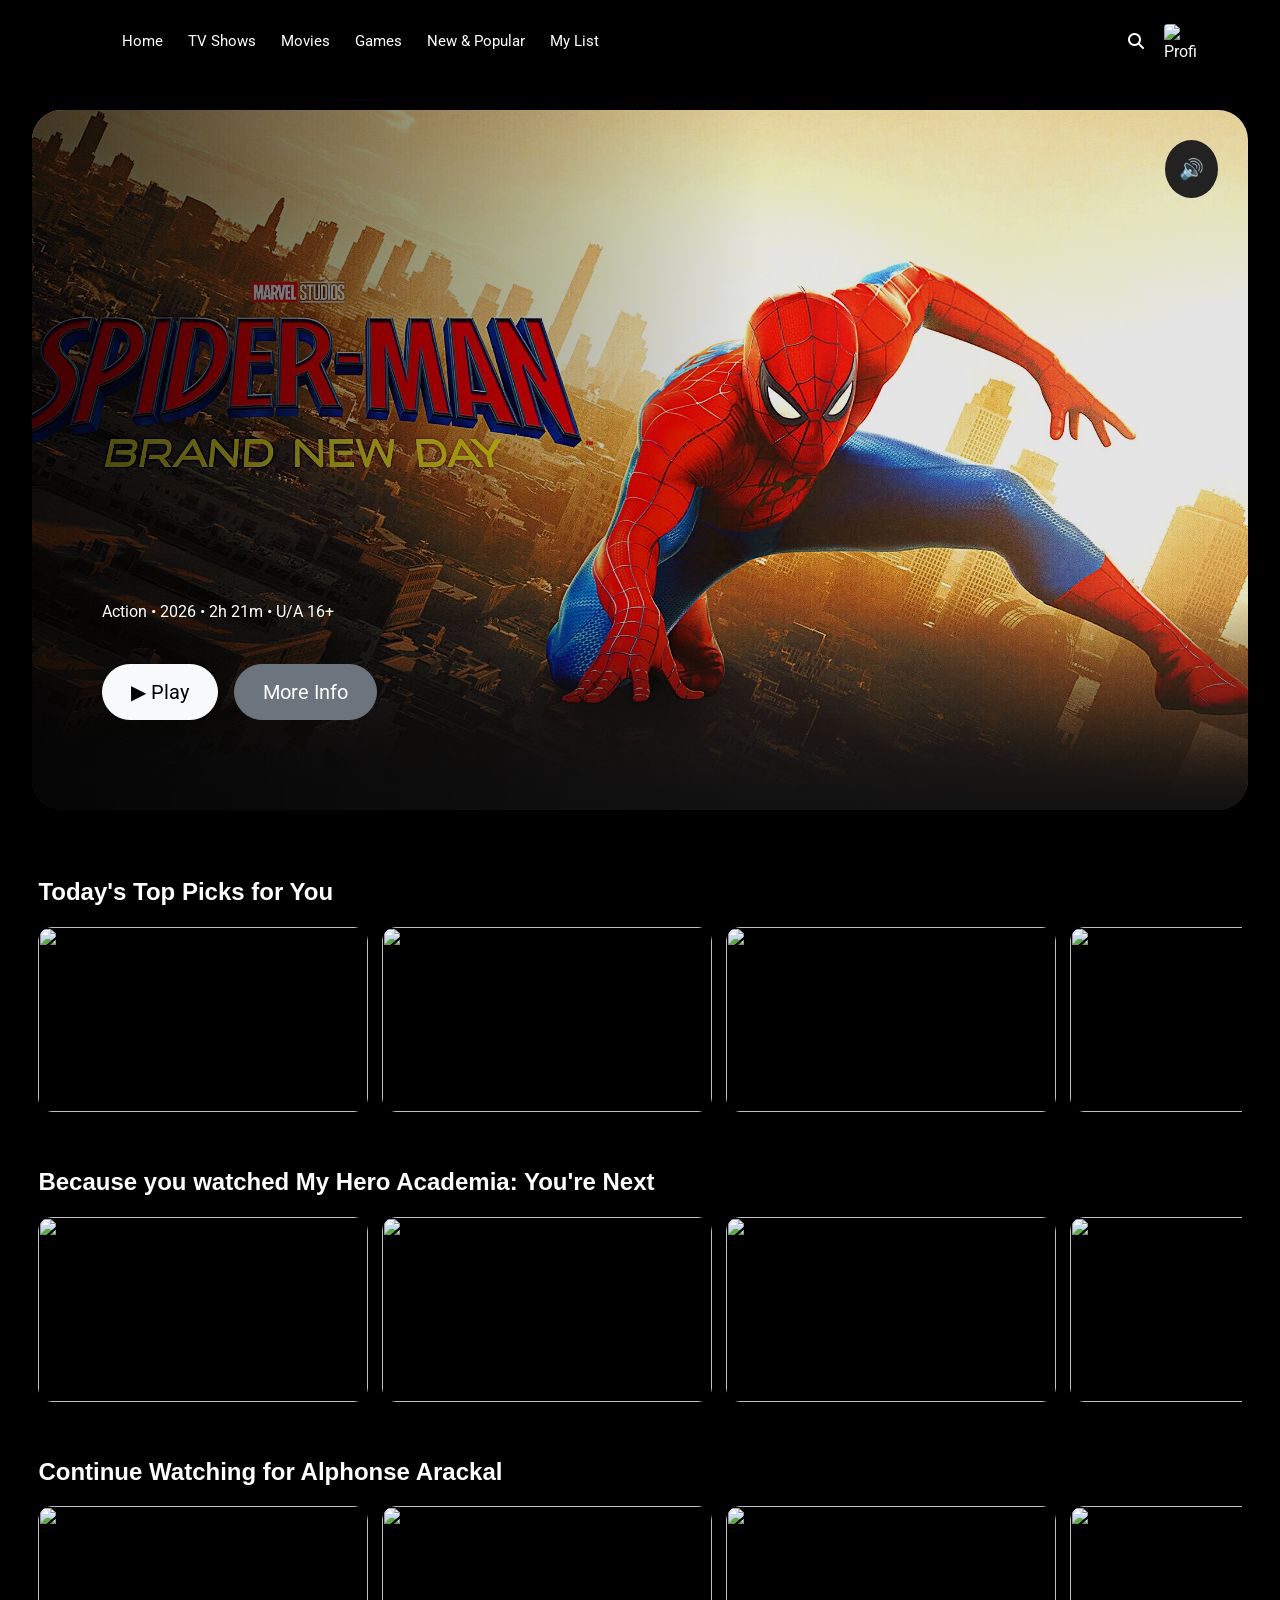
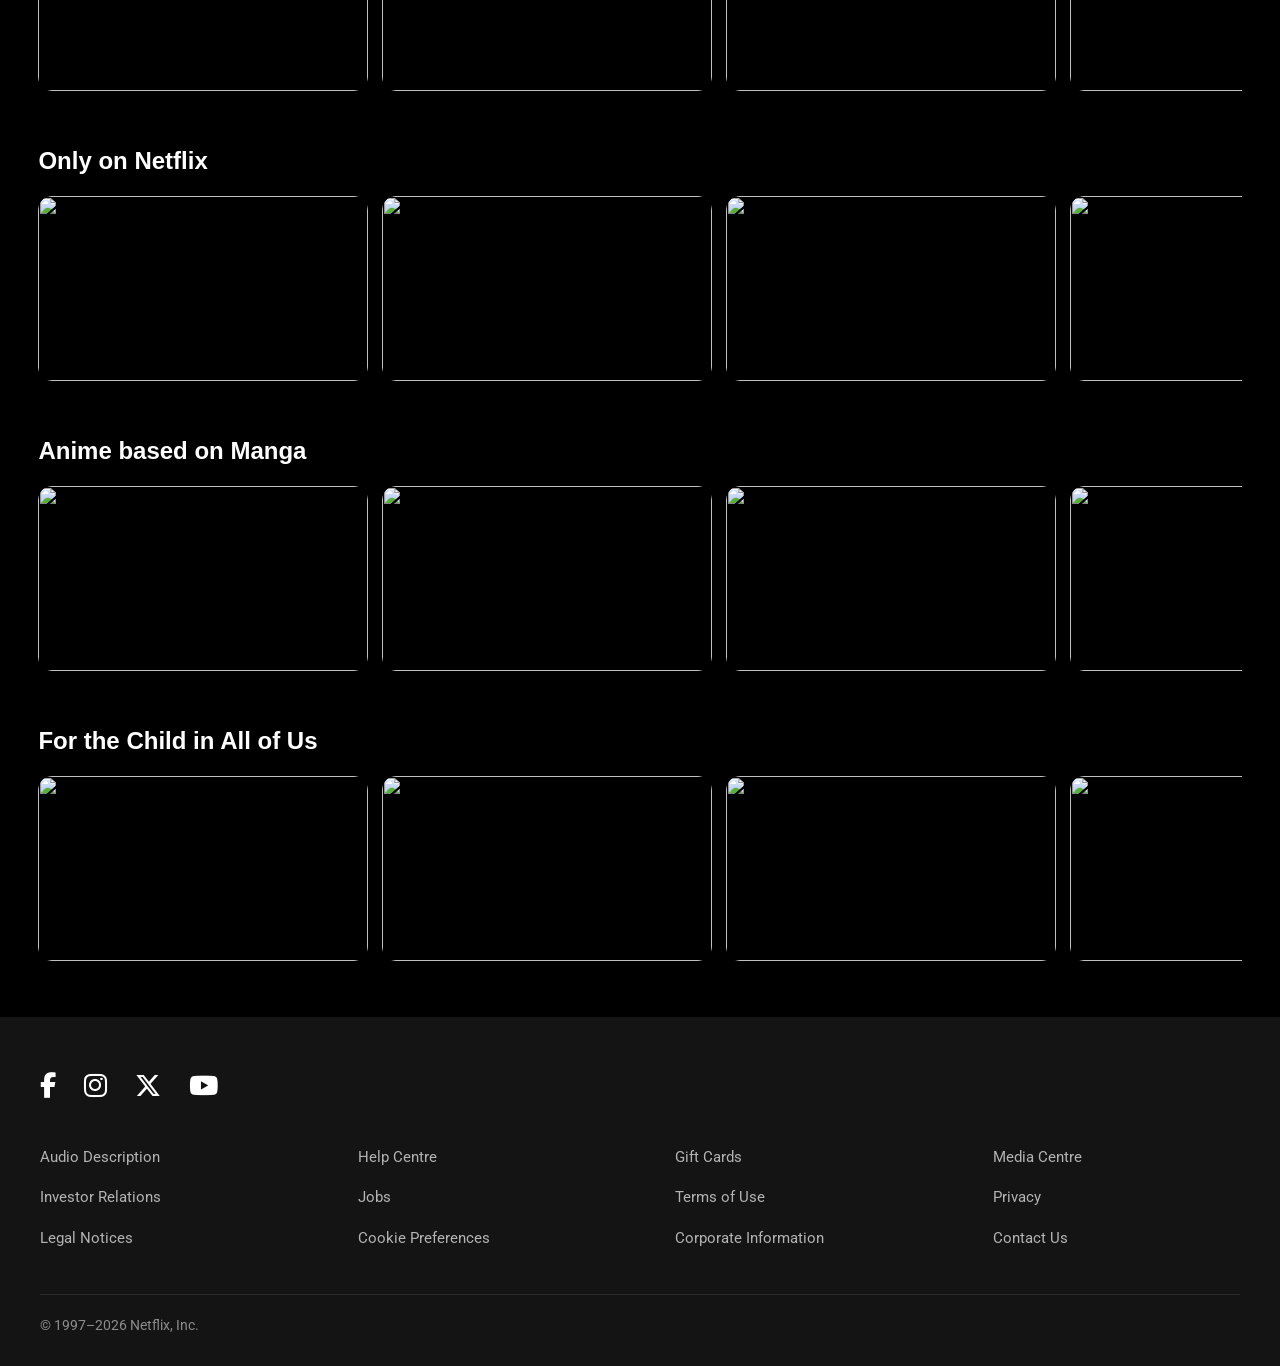
==== index.html @ b873c85d "Add files via upload" ====
<!DOCTYPE html>
<html lang="en">
<head>
<meta charset="UTF-8">
<meta name="viewport" content="width=device-width,initial-scale=1">
<title>Netflix Home</title>
<script src="https://cdn.tailwindcss.com"></script>
<link href="https://cdn.jsdelivr.net/npm/bootstrap@5.3.7/dist/css/bootstrap.min.css" rel="stylesheet">
<link href="https://fonts.googleapis.com/css2?family=Roboto:wght@300;400;500;700&display=swap" rel="stylesheet">
<link rel="stylesheet" href="style.css">

  <!-- Font Awesome -->
    <link rel="stylesheet"
    href="https://cdnjs.cloudflare.com/ajax/libs/font-awesome/6.5.2/css/all.min.css">
</head>
<body>
<nav class="navbar netflix-nav">
    <div class="container">

        <a href="#" class="logo"><img src="https://imgs.search.brave.com/oYbfpleWnYi75-s34xROw9q28nR-L81F3LopOIER0lA/rs:fit:0:180:1:0/g:ce/aHR0cHM6Ly93d3cu/ZnJlZXBuZ2xvZ29z/LmNvbS91cGxvYWRz/L25ldGZsaXgtdHYt/bG9nby1wbmctOS5w/bmc" alt="" width="120px"></a>

        <ul class="nav-menu">
            <li><a href="#">Home</a></li>
            <li><a href="#">TV Shows</a></li>
            <li><a href="#">Movies</a></li>
            <li><a href="#">Games</a></li>
            <li><a href="#">New & Popular</a></li>
            <li><a href="#">My List</a></li>
        </ul>

        <div class="nav-right">
            <i class="fa-solid fa-magnifying-glass"></i>
            <!-- <span>Children</span> -->
            <img src="https://occ-0-3195-3663.1.nflxso.net/dnm/api/v6/SO2HoVCx33X8phZh2pZZmQ4QgNY/AAAABYOkn83gTTu_fNHrT3TXTos4O6kCGNlG1rDOWWeNOBMsBOAWx7xVaqKG96eWC-u1QdJ_4HSDttdPSB6vAOx3cDRce7umIg7axg.png?r=c3c" class="avatar" alt="Profile">
        </div>

    </div>
</nav>

<section class="container-fluid hero-wrap">
<div class="hero">
<video autoplay  loop playsinline poster="./images/spy.jpg">
<source src="/images/blast1.mp4" type="video/mp4">
</video>
<div class="overlay"></div>
<div class="content">
<h1 class="title"></h1>
<p>Action • 2026 • 2h 21m • U/A 16+</p><br>
<div class="buttons">
<button class="btn btn-light btn-lg">▶ Play</button>
<button class="btn btn-secondary btn-lg">More Info</button>
</div>
</div>
<div class="mute">🔊</div>
</div>
</section>

<!-- <section class="container text-white py-4">
<h2>Today's Top Picks for You</h2>
<div class="row g-3 mt-2">
<div class="col-md-3"><div class="card-placeholder"></div></div>
<div class="col-md-3"><div class="card-placeholder"></div></div>
<div class="col-md-3"><div class="card-placeholder"></div></div>
<div class="col-md-3"><div class="card-placeholder"></div></div>
</div>
</section> -->



<section class="netflix-sections py-5">

    <!-- Today's Top Picks -->
    <div class="content-row mb-5">
        <h2 class="section-title">Today's Top Picks for You</h2>

        <div class="movie-row">

            <div class="movie-card">
                <img src="https://occ-0-3195-3663.1.nflxso.net/dnm/api/v6/0Qzqdxw-HG1AiOKLWWPsFOUDA2E/[base64].jpg?r=ef7" alt="">
            </div>

            <div class="movie-card">
                <img src="https://occ-0-3195-3663.1.nflxso.net/dnm/api/v6/0Qzqdxw-HG1AiOKLWWPsFOUDA2E/AAAABTpmpqGXZBik-Xf_XUP-lfiPPnqLeisV0zRRqcyu9EeavB0XzBYUxbFRQcEGshymvZKl-ODw00H4VoNhJxGkGt1-R085Oy04uFpK.webp?r=5b7" alt="">
            </div>

            <div class="movie-card">
                <img src="https://occ-0-3195-3663.1.nflxso.net/dnm/api/v6/0Qzqdxw-HG1AiOKLWWPsFOUDA2E/[base64].webp?r=f85" alt="">
            </div>

            <div class="movie-card">
                <img src="https://occ-0-3195-3663.1.nflxso.net/dnm/api/v6/0Qzqdxw-HG1AiOKLWWPsFOUDA2E/AAAABd9b_LT5rEEN3YG8FWSA7trv0FwvmcXWrQVj2U5wLAdScKgk-rtH7fLnRVofwL_WlXRZAOieQKhlTD7jnOgfRwi9LmMCvb98P8Nk.webp?r=b15" alt="">
            </div>

            <div class="movie-card">
                <img src="https://occ-0-3195-3663.1.nflxso.net/dnm/api/v6/0Qzqdxw-HG1AiOKLWWPsFOUDA2E/[base64].jpg?r=865" alt="">
            </div>

            <div class="movie-card">
                <img src="https://occ-0-3195-3663.1.nflxso.net/dnm/api/v6/0Qzqdxw-HG1AiOKLWWPsFOUDA2E/[base64].webp?r=853" alt="">
            </div>

            <div class="movie-card">
                <img src="https://occ-0-3195-3663.1.nflxso.net/dnm/api/v6/0Qzqdxw-HG1AiOKLWWPsFOUDA2E/[base64].webp?r=853" alt="">
            </div>

        </div>
    </div>



    <!-- Recommended -->
    <div class="content-row mb-5">

        <h2 class="section-title">
            Because you watched My Hero Academia: You're Next
        </h2>

        <div class="movie-row">

            <div class="movie-card">
                <img src="https://occ-0-3195-3663.1.nflxso.net/dnm/api/v6/0Qzqdxw-HG1AiOKLWWPsFOUDA2E/[base64].webp?r=3c1">
            </div>

            <div class="movie-card">
                <img src="https://occ-0-3195-3663.1.nflxso.net/dnm/api/v6/0Qzqdxw-HG1AiOKLWWPsFOUDA2E/AAAABWq6dquYUc7WGDrgJjnxn7pekzm9cGNfKswiSWikVWt79vCR2UJcxQFrR9aFH6bHRHUjMywjvprG_FrfKhzOtNip3tzRSUbYxIg.webp?r=b9d">
            </div>

            <div class="movie-card">
                <img src="https://occ-0-3195-3663.1.nflxso.net/dnm/api/v6/0Qzqdxw-HG1AiOKLWWPsFOUDA2E/AAAABRUckVTGNke9yqOTx_9BxzGWZC4qq296fCQ6i1M4HVKFLRUp9-n3Nb8Lq4cXb-gapUW2lNalILcNcIcoUmCao_hUj8LaoyxB3rAf.webp?r=17d">
            </div>

            <div class="movie-card">
                <img src="https://occ-0-3195-3663.1.nflxso.net/dnm/api/v6/0Qzqdxw-HG1AiOKLWWPsFOUDA2E/AAAABVkO3oN_Cul8rQDV4vlKnPcDl65jvLD8JR_2MU-hSo-WNxzqQrml_S32gxhAR6EpUjRn1W5O2a6hYCWFVz0IU6tzPWdMIkYx8sU.webp?r=495">
            </div>
            <div class="movie-card">
                <img src="https://occ-0-3195-3663.1.nflxso.net/dnm/api/v6/0Qzqdxw-HG1AiOKLWWPsFOUDA2E/AAAABR5URZsFzgGi3eiRrMzXsdCD_3XeaQFgdYQ0LArKIAmtAI_KTN_u_HKgCIcHiDGgiVoXrV-hJTTbKC2jQIxffjZhazAlaD687VE2c1YMHy1Ayrl4iPY-kIai5l-xhg6bVBSshqKmfH3VDkp8i0TJSEggLhbXxybYw0wfHOo.webp?r=197">
            </div>

   <div class="movie-card">
                <img src="https://occ-0-3195-3663.1.nflxso.net/dnm/api/v6/0Qzqdxw-HG1AiOKLWWPsFOUDA2E/AAAABTudBNLnVarnpLQvXqdSHum2zsMbaYu1fX6fJVeB-utXgWI7NBDt8qftis9w5feuBCzksF4jw8ro25pFgCrbc8AXN67OOvru4Ek.webp?r=75d">
            </div>

        </div>

    </div>




    <!-- Continue Watching -->

    <div class="content-row">

        <h2 class="section-title">
            Continue Watching for Alphonse Arackal
        </h2>

        <div class="movie-row">

            <div class="movie-card">
                <img src="https://occ-0-3195-3663.1.nflxso.net/dnm/api/v6/0Qzqdxw-HG1AiOKLWWPsFOUDA2E/AAAABXh7bFEtdounR9n-oPAVVGWxL7FG01gGW8igTM34EbpK0zRn2Ow6W4rmMg-CMV3hGFyeEEN6bHPwyY-c-yb4DQesFN7PzO2qQapl.webp?r=580">
            </div>

            <div class="movie-card">
                <img src="https://occ-0-3195-3663.1.nflxso.net/dnm/api/v6/0Qzqdxw-HG1AiOKLWWPsFOUDA2E/AAAABVq43-zGyj7ksknITSVwMc0RBcpV2C9eUDfVt36x8FDKwg87xpybswXxuBWh4dlqs0kQLl9ojbMo0zfWHql1YsJ8qD81JMlh2l8.webp?r=196">
            </div>

            <div class="movie-card">
                <img src="https://occ-0-3195-3663.1.nflxso.net/dnm/api/v6/0Qzqdxw-HG1AiOKLWWPsFOUDA2E/AAAABXLKq-_IgzAtLfKQ_HgJGxtAY3Sr7GAHjuX76biIOwZfH_8IQmZG7yR-d2dA6yQ-2tDBPkav6bUfRYg7DxTjxbnogaNZwmGOSrdgR5_7JzhrH8SDy45MmPa-A47cHbhxlcdm76hCRyGVzcvdSogqit5iUiKYsj8TxncJ.jpg?r=b3b">
            </div>

            <div class="movie-card">
                <img src="https://occ-0-3195-3663.1.nflxso.net/dnm/api/v6/0Qzqdxw-HG1AiOKLWWPsFOUDA2E/AAAABStHOHFxbrSJV80gWeoChEMjdinXL4loau9tMMiLkkLj_0agQpPiN8XpYqpXBehaorwXqdKd4KBuR4EV64AkdyWgo2FeOrIPgGw.webp?r=7c0">
            </div>

            <div class="movie-card">
                <img src="https://occ-0-3195-3663.1.nflxso.net/dnm/api/v6/0Qzqdxw-HG1AiOKLWWPsFOUDA2E/AAAABb_Hq9TbPf3ZxjhYcYFJJoW0c5_TcKvryYj6zocedor_PPJooTk71An0qaQE6v5qfGQEwwyYFdPoS4UDHyVWA9nqZXPBrJsh7bbJ.webp?r=a11">
            </div>

            <div class="movie-card">
                <img src="https://occ-0-3195-3663.1.nflxso.net/dnm/api/v6/0Qzqdxw-HG1AiOKLWWPsFOUDA2E/AAAABarmyujqlKeJSoztLVAm12DqPCqn9ybLWJfu3SQfzX6g2e_B5BYNLgOnDU5IBpisjd6EiWhreFlj1ezbC3Jz_wUmrbilGG8Gs7w.webp?r=c05">
            </div>

        </div>

    </div>
    <br> <br>
    <!-- Only on Netflix -->

    <div class="content-row">

        <h2 class="section-title">
            Only on Netflix
        </h2>

        <div class="movie-row">

            <div class="movie-card">
                <img src="https://occ-0-3195-3663.1.nflxso.net/dnm/api/v6/0Qzqdxw-HG1AiOKLWWPsFOUDA2E/AAAABS6RH9WRjum1AU99cA3aOXmA_rP-IPLAn4s4b_zBoJLKbf8UiZleXYZT2-ZistliZU2P30EK5RRBKTXyAGrvdz6vAHGF5HunyR2Q.jpg?r=776">
            </div>

            <div class="movie-card">
                <img src="https://occ-0-3195-3663.1.nflxso.net/dnm/api/v6/0Qzqdxw-HG1AiOKLWWPsFOUDA2E/AAAABQR_1b9Hg24b55hvXw7fCICsnyWuFqxjBPoJR7OLMekJw7rVG5RLNrGCKvLNdrJzGKUtB55xa4h0QX5C7lSGy-oTPyba4nMv8ulG.jpg?r=15c">
            </div>

            <div class="movie-card">
                <img src="https://occ-0-3195-3663.1.nflxso.net/dnm/api/v6/0Qzqdxw-HG1AiOKLWWPsFOUDA2E/AAAABV1eqpaYKzxTFHyjIKOQZmYeDTXxvZxhv_DXql6vHc9wEhv_ES6vxfSO0y50et1uN2U8w_dTpNPRrd0ZPZVdabU3NW1vFo9-ia8.webp?r=807">
            </div>

            <div class="movie-card">
                <img src="https://occ-0-3195-3663.1.nflxso.net/dnm/api/v6/0Qzqdxw-HG1AiOKLWWPsFOUDA2E/AAAABRD969KLP9mm-dTlqT4BAI9QzzWVwi6UySRKDQkRT-26tpfdNydtY331-sGOp5gpWLxroizEfGYukizleUGInvBozfjpUGy1qYBd.jpg?r=a8a">
            </div>

            <div class="movie-card">
                <img src="https://occ-0-3195-3663.1.nflxso.net/dnm/api/v6/0Qzqdxw-HG1AiOKLWWPsFOUDA2E/AAAABWOK_hvrjszri7ZpeC7W3XpNVlHxeNptrPsH3Si-VmAPAb3d7XCxkcp0-hEkkXqKKJCRFOxQY7B-cr8EKi3RQCeRWQLDssSqMvs.webp?r=44b">
            </div>

            <div class="movie-card">
                <img src="https://occ-0-3195-3663.1.nflxso.net/dnm/api/v6/0Qzqdxw-HG1AiOKLWWPsFOUDA2E/AAAABQwZ-Rz2O1aZqszKDEs06nSSLGiKpU-SjEGLKN_xx5lIaYncmnYAT-xVJvbiE3C93D01MdyWw7JEt-ZO0EqUbLm6r6u65vU311n6.jpg?r=fb8">
            </div>

        </div>

    </div>
    <br> <br>
    <!-- Anime based on Manga -->

    <div class="content-row">

        <h2 class="section-title">
            Anime based on Manga
        </h2>

        <div class="movie-row">

            <div class="movie-card">
                <img src="https://occ-0-3195-3663.1.nflxso.net/dnm/api/v6/0Qzqdxw-HG1AiOKLWWPsFOUDA2E/AAAABZMYcuKysR4CzAIIFdbH67cHY8eTegaRDock3e3-5DAqTZ5TKvfCjcbvITi8v32tjN_fJzlAtt0G8iRQHKPjYy8qbgub5j0VDNQ.webp?r=f44">
            </div>

            <div class="movie-card">
                <img src="https://occ-0-3195-3663.1.nflxso.net/dnm/api/v6/0Qzqdxw-HG1AiOKLWWPsFOUDA2E/[base64].webp?r=633">
            </div>

            <div class="movie-card">
                <img src="https://occ-0-3195-3663.1.nflxso.net/dnm/api/v6/0Qzqdxw-HG1AiOKLWWPsFOUDA2E/AAAABUTiFz0g-u7hwiTmPiJC4XoclRAzwr-LuKDrvYiuZk4MTiLBwMQ-AB4yjibYbqLe6v1fx2PfliNHYPqnZCrVDp5mBvrxQyNQx28.webp?r=c46">
            </div>

            <div class="movie-card">
                <img src="https://occ-0-3195-3663.1.nflxso.net/dnm/api/v6/0Qzqdxw-HG1AiOKLWWPsFOUDA2E/AAAABYoxWvqxNlsbxRjxHiSG26AfFwi1L0mmV8LX-ZxxWbysLoJuhtkdmS2kTHa6PSud8ps58BdSRZL-o3qEUP6v-NV74FJAQUGwo9w.webp?r=460">
            </div>

            <div class="movie-card">
                <img src="https://occ-0-3195-3663.1.nflxso.net/dnm/api/v6/0Qzqdxw-HG1AiOKLWWPsFOUDA2E/[base64].webp?r=dab">
            </div>

            <div class="movie-card">
                <img src="https://occ-0-3195-3663.1.nflxso.net/dnm/api/v6/0Qzqdxw-HG1AiOKLWWPsFOUDA2E/AAAABZka6rvEjC4MQavTVGQun1pyzl_C7WE6eC7tz5n55yPjUyJFPDAD2VlHyfCMnwhCsFnJ2BsBc_6mspga4XG5PMtP1GRZitAAcUg.jpg?r=78d">
            </div>

        </div>

    </div>
    <br> <br>

    <!-- For the Child in All of Us -->

    <div class="content-row">

        <h2 class="section-title">
            For the Child in All of Us
        </h2>

        <div class="movie-row">

            <div class="movie-card">
                <img src="https://occ-0-3195-3663.1.nflxso.net/dnm/api/v6/0Qzqdxw-HG1AiOKLWWPsFOUDA2E/AAAABTfhAl8WzcyWDtAKTQ7Yd4XQm98UfrKIboyKHj05iKD3u7d1rTCbwW_thl62l09urBre9wYQgZSXdS9u-drHcFA2A73dyd8XzR8.webp?r=d1f">
            </div>

            <div class="movie-card">
                <img src="https://occ-0-3195-3663.1.nflxso.net/dnm/api/v6/0Qzqdxw-HG1AiOKLWWPsFOUDA2E/AAAABdHuRyeAo7kC08kCQIdPKe_80T-Wx_bEZ8U5Lo0Y6_j787LQ7MJRZR2IDKtn_R3L5vsKhgZlHKgnwla3ceLLALEtkRDqWa1rqVdE.jpg?r=c27">
            </div>

            <div class="movie-card">
                <img src="https://occ-0-3195-3663.1.nflxso.net/dnm/api/v6/0Qzqdxw-HG1AiOKLWWPsFOUDA2E/AAAABX56cHrfP5U3ov6FD_XdFCi_903IegiuNv_Q_C1nL0zKkZKumc6yGvMkr2UginwL3mysxHOO9czoustKQr9o1OhnxNVetmXe3Gg.webp?r=3bd">
            </div>

            <div class="movie-card">
                <img src="https://occ-0-3195-3663.1.nflxso.net/dnm/api/v6/0Qzqdxw-HG1AiOKLWWPsFOUDA2E/AAAABTmt7EP121WjumEYWYXjEj4m1fuXTNQb3p7SHR9JBQXkAf6ZJoPUZkjqAPY3r4ALjOKzQvUpCTvFDDH2OI5Skpw5aFbV0A5ADrU.webp?r=171">
            </div>

            <div class="movie-card">
                <img src="https://occ-0-3195-3663.1.nflxso.net/dnm/api/v6/0Qzqdxw-HG1AiOKLWWPsFOUDA2E/AAAABUTPmEDma00U0u7ySbepuXqJEOP7gKcVJ5NRGpp2rELBFjNv-kyvngT02bbjdb6Mol00hYrDKqqOHyNFzJrYoYuwGGkV6F_F5VPh.jpg?r=431">
            </div>

            <div class="movie-card">
                <img src="https://occ-0-3195-3663.1.nflxso.net/dnm/api/v6/0Qzqdxw-HG1AiOKLWWPsFOUDA2E/AAAABXj6VXDLZBO2JybBI8kow35Rvz4XDMBo_ihHuBLTU7T9qkJlZYS-VimHkjMfZwIGhqMSDwL4akNxgLD_VDio89wWBqVBKKGrr0g.webp?r=864">
            </div>

        </div>

    </div>

</section>

<script src="https://cdn.jsdelivr.net/npm/bootstrap@5.3.7/dist/js/bootstrap.bundle.min.js"></script>



<footer class="footer">

    <div class="footer-container">

        <!-- Social Icons -->
        <div class="social-icons">
            <a href="#"><i class="fab fa-facebook-f"></i></a>
            <a href="#"><i class="fab fa-instagram"></i></a>
            <a href="#"><i class="fab fa-x-twitter"></i></a>
            <a href="#"><i class="fab fa-youtube"></i></a>
        </div>

        <!-- Footer Links -->
        <div class="footer-links">

            <div class="column">
                <a href="#">Audio Description</a>
                <a href="#">Investor Relations</a>
                <a href="#">Legal Notices</a>
            </div>

            <div class="column">
                <a href="#">Help Centre</a>
                <a href="#">Jobs</a>
                <a href="#">Cookie Preferences</a>
            </div>

            <div class="column">
                <a href="#">Gift Cards</a>
                <a href="#">Terms of Use</a>
                <a href="#">Corporate Information</a>
            </div>

            <div class="column">
                <a href="#">Media Centre</a>
                <a href="#">Privacy</a>
                <a href="#">Contact Us</a>
            </div>

        </div>

        <!-- Bottom -->
        <div class="footer-bottom">
            © 1997–2026 Netflix, Inc.
        </div>

    </div>

</footer>

</body>
</html>
</body>
</html>
---- style.css ----
body{background:#000000;font-family:Roboto,sans-serif}
/* .netflix-nav{background:#000000;} */
.logo{color:#e50914!important;font-size:2.2rem;font-weight:700}
.nav-link{color:#fff!important;margin-right:12px}
.hero-wrap{padding-top:90px}
.hero{position:relative;height:700px;border-radius:30px;overflow:hidden;margin:20px;background:#000}
.hero video{width:100%;height:100%;object-fit:cover}
.overlay{position:absolute;inset:0;background:linear-gradient(90deg,rgba(0,0,0,.75),rgba(0,0,0,.1) 60%),linear-gradient(0deg,rgba(20,20,20,1),transparent 30%)}
.content{position:absolute;left:70px;bottom:90px;color:#fff;z-index:2}
.title{font-size:6rem;font-weight:900;color:#ffd21e;letter-spacing:4px}
.buttons .btn{margin-right:12px;border-radius:50px;padding:12px 28px}
.mute{position:absolute;right:30px;top:30px;background:#222;color:#fff;border-radius:50%;padding:14px;font-size:20px}
.avatar{border-radius:6px}
.card-placeholder{height:170px;background:#2c2c2c;border-radius:8px}
@media(max-width:768px){.hero{height:450px;margin:10px}.title{font-size:3rem}.content{left:25px;bottom:40px}}


.netflix-nav{
    position:fixed;
    top:0;
    left:0;
    
    width:100%;
    background:#000;
    z-index:9999;
    padding:17px 0;
}

.netflix-nav .container{
    display:flex;
    align-items:center;
}

.logo{
    color:#e50914;
    font-size:2rem;
    font-weight:700;
    text-decoration:none;
}

.nav-menu{
    display:flex;
    list-style:none;
    margin:0;
    margin-left:40px;
    padding:0;
    gap:25px;
}

.nav-menu a{
    color:#fff;
    text-decoration:none;
    font-size:15px;
    transition:.3s;
}

.nav-menu a:hover{
    color:#b3b3b3;
}

.nav-right{
    margin-left:auto;
    display:flex;
    align-items:center;
    gap:20px;
    color:#fff;
}

.nav-right i{
    cursor:pointer;
}

.avatar{
    width:34px;
    height:34px;
    border-radius:4px;
    object-fit:cover;
}

.netflix-sections{
    background:#000000;
    padding-left:3%;
    padding-right:3%;
}

.section-title{
    color:#fff;
    font-size:1.5rem;
    font-weight:700;
    margin-bottom:20px;
    font-family:'Poppins',sans-serif;
}

.movie-row{
    display:flex;
    overflow-x:auto;
    gap:14px;
    scroll-behavior:smooth;
    padding-bottom:8px;
}

.movie-row::-webkit-scrollbar{
    display:none;
}

.movie-card{
    flex:0 0 auto;
    width:330px;
    border-radius:14px;
    overflow:hidden;
    transition:.35s;
    cursor:pointer;
}

.movie-card img{
    width:100%;
    height:185px;
    object-fit:cover;
    display:block;
    border-radius:14px;
}

.movie-card:hover{
    transform:scale(1.08);
    z-index:10;
}

.content-row{
    position:relative;
}

@media(max-width:992px){

.movie-card{
    width:280px;
}

.movie-card img{
    height:155px;
}

.section-title{
    font-size:1.7rem;
}

}

@media(max-width:768px){

.movie-card{
    width:240px;
}

.movie-card img{
    height:135px;
}

.section-title{
    font-size:1.4rem;
}

}

@media(max-width:576px){

.netflix-sections{
    padding-left:15px;
    padding-right:15px;
}

.movie-card{
    width:200px;
}

.movie-card img{
    height:115px;
}

.section-title{
    font-size:1.2rem;
}

}


/* ================= FOOTER ================= */

.footer{
    background:#141414;
    color:#808080;
    padding:50px 20px 30px;
}

.footer-container{
    max-width:1200px;
    margin:auto;
}

/* Social Icons */

.social-icons{
    display:flex;
    gap:28px;
    margin-bottom:40px;
}

.social-icons a{
    color:#fff;
    font-size:26px;
    transition:.3s;
}

.social-icons a:hover{
    color:#e50914;
    transform:translateY(-3px);
}

/* Links */

.footer-links{
    display:grid;
    grid-template-columns:repeat(4,1fr);
    gap:70px;
}

.column{
    display:flex;
    flex-direction:column;
    gap:18px;
}

.column a{
    color:#b3b3b3;
    text-decoration:none;
    font-size:15px;
    transition:.3s;
}

.column a:hover{
    color:#fff;
    padding-left:5px;
}

/* Bottom */

.footer-bottom{
    margin-top:45px;
    padding-top:20px;
    border-top:1px solid #2b2b2b;
    font-size:14px;
    color:#8c8c8c;
}

/* Responsive */

@media(max-width:900px){

    .footer-links{
        grid-template-columns:repeat(2,1fr);
        gap:40px;
    }

}

@media(max-width:550px){

    .footer{
        padding:45px 20px;
    }

    .social-icons{
        justify-content:center;
    }

    .footer-links{
        grid-template-columns:1fr;
        text-align:center;
        gap:30px;
    }

    .footer-bottom{
        text-align:center;
    }

}
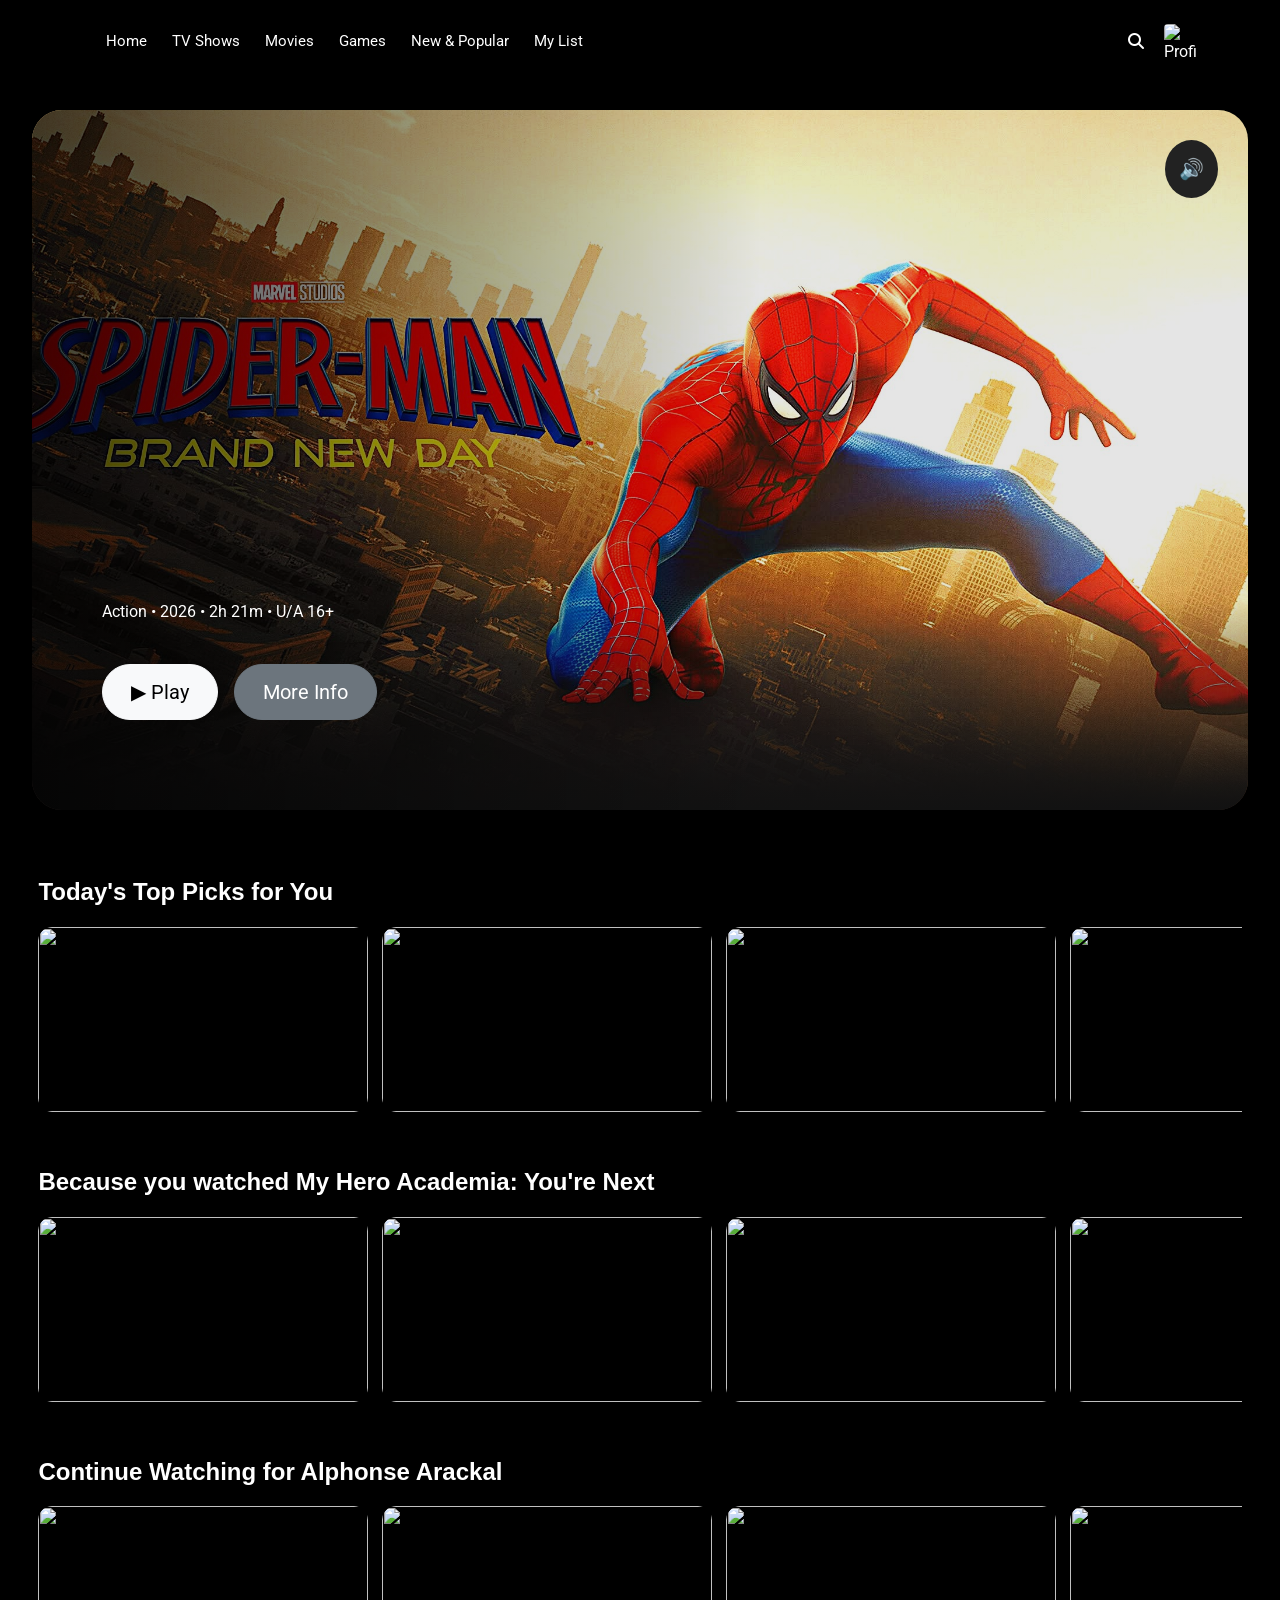
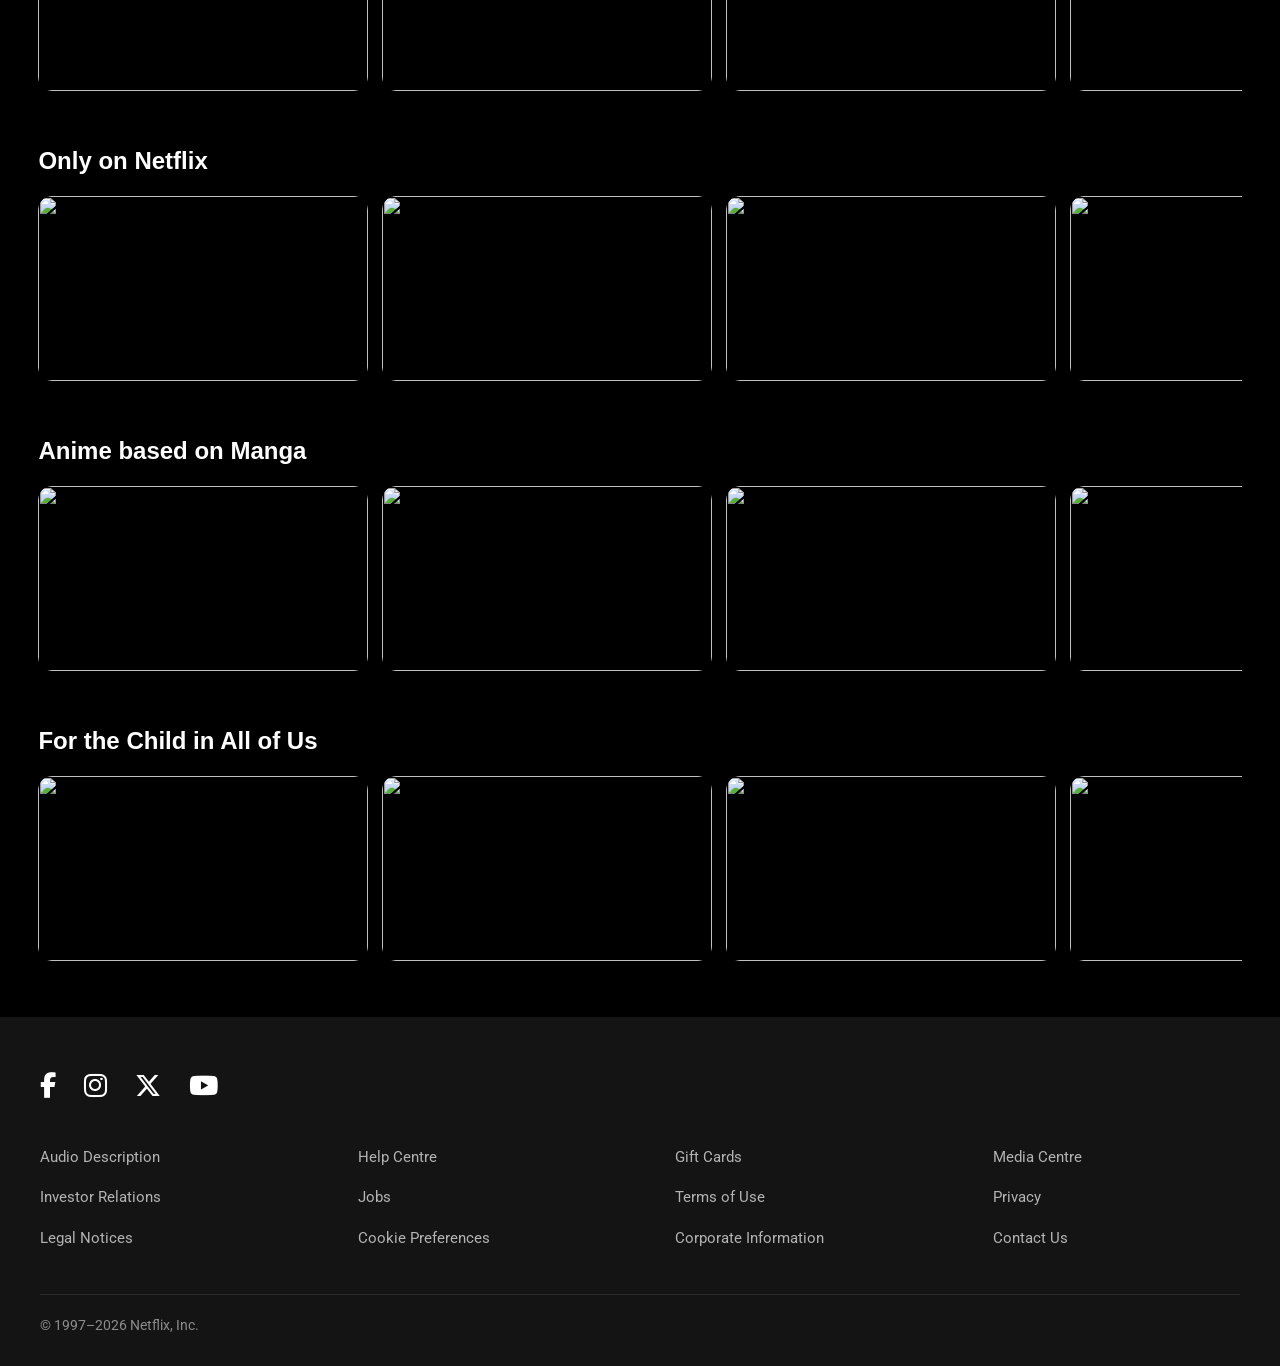
==== commit abee4da2: "Add responsive classes to nav-menu" ====
--- a/index.html
+++ b/index.html
@@ -19,7 +19,7 @@
 
         <a href="#" class="logo"><img src="https://imgs.search.brave.com/oYbfpleWnYi75-s34xROw9q28nR-L81F3LopOIER0lA/rs:fit:0:180:1:0/g:ce/aHR0cHM6Ly93d3cu/ZnJlZXBuZ2xvZ29z/LmNvbS91cGxvYWRz/L25ldGZsaXgtdHYt/bG9nby1wbmctOS5w/bmc" alt="" width="120px"></a>
 
-        <ul class="nav-menu">
+        <ul class="nav-menu d-none d-lg-flex ms-4">
             <li><a href="#">Home</a></li>
             <li><a href="#">TV Shows</a></li>
             <li><a href="#">Movies</a></li>
@@ -359,4 +359,4 @@
 </body>
 </html>
 </body>
-</html>+</html>
--- a/style.css
+++ b/style.css
@@ -26,6 +26,14 @@
     padding:17px 0;
 }
 
+@media (max-width: 991px) {
+    .nav-menu {
+        display: none;
+    }
+}
+
+
+
 .netflix-nav .container{
     display:flex;
     align-items:center;
@@ -282,4 +290,4 @@
         text-align:center;
     }
 
-}+}
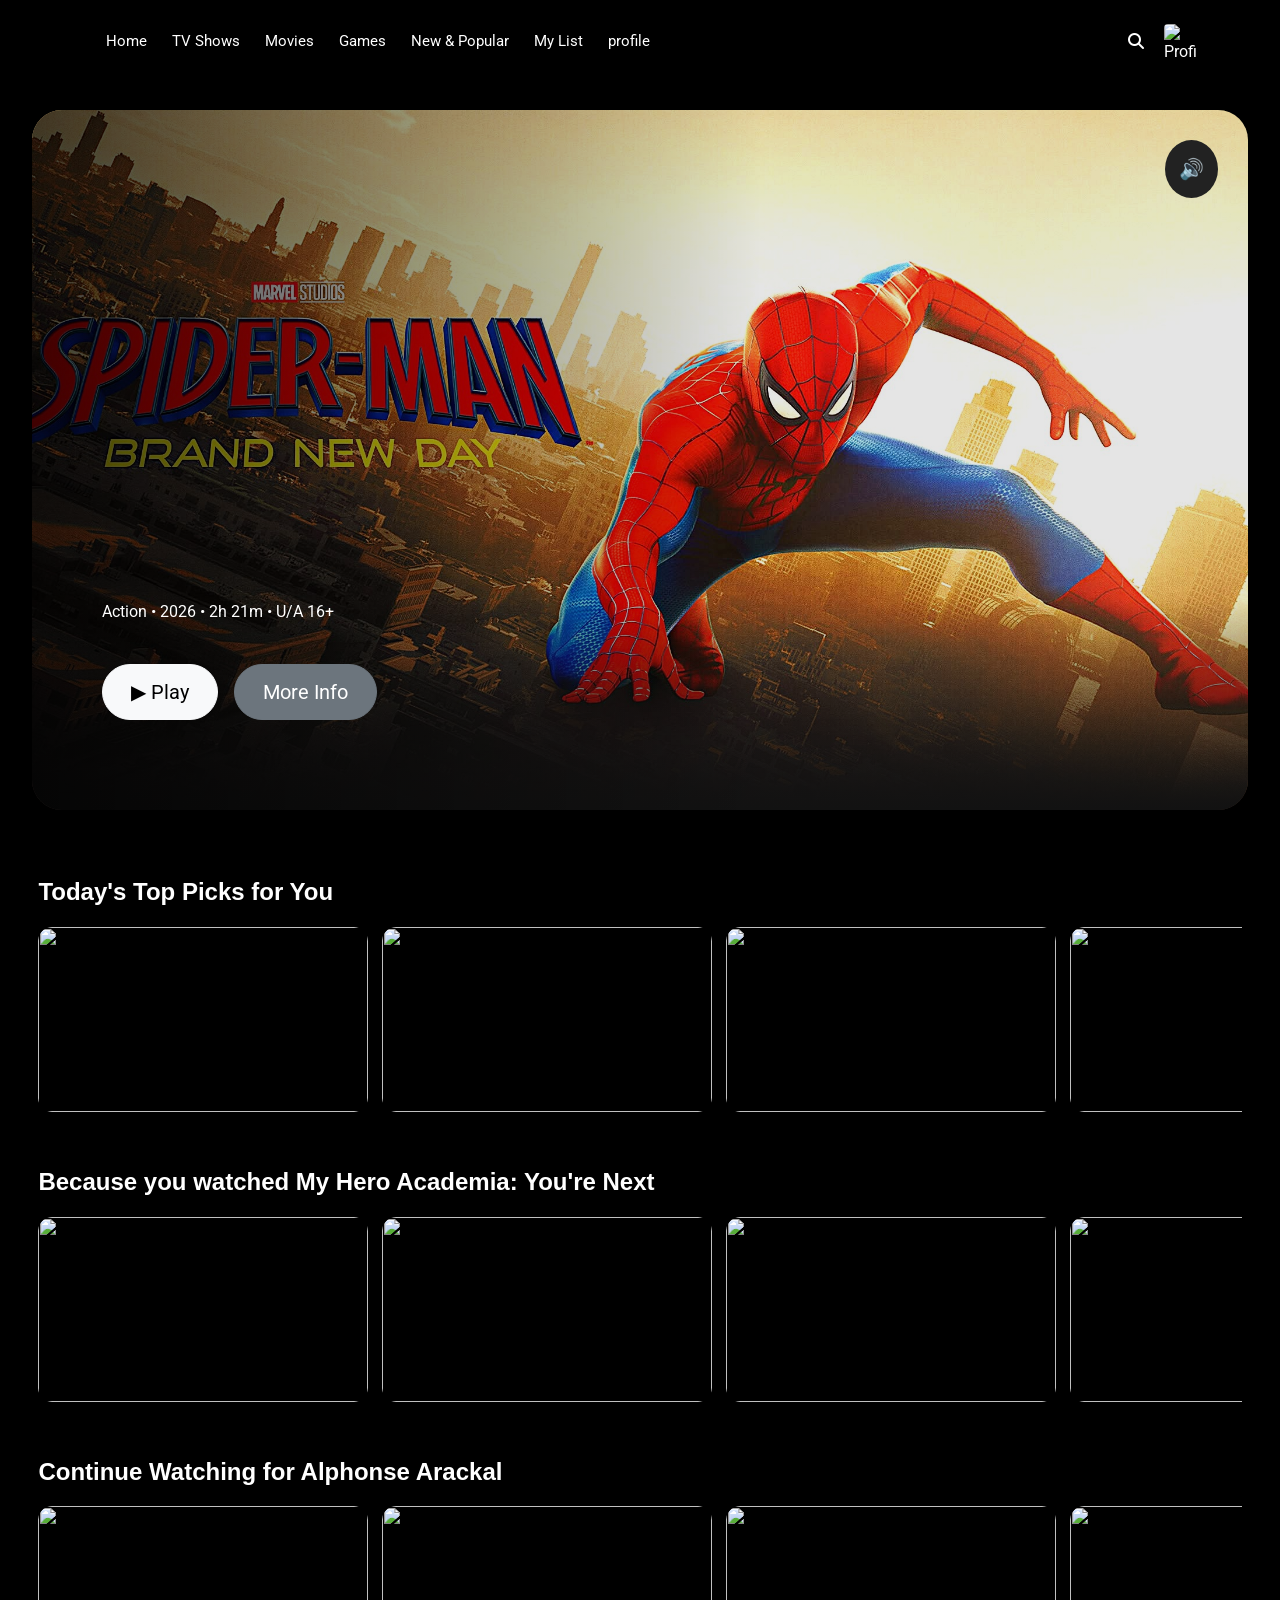
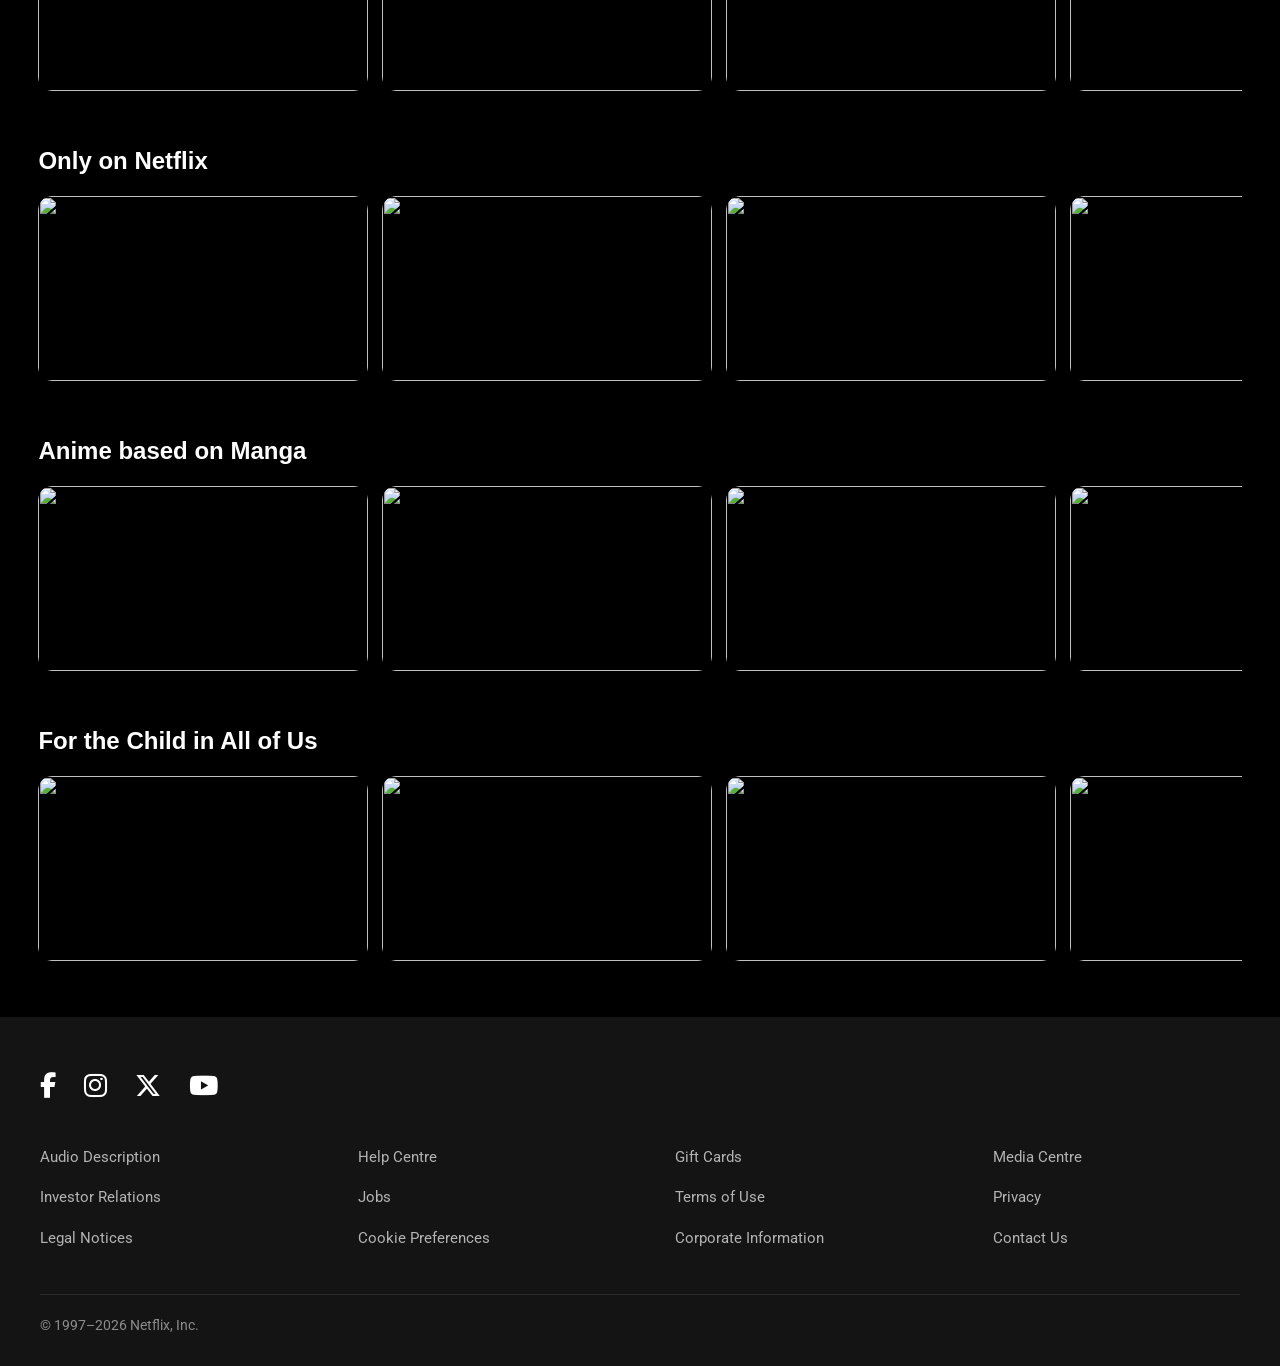
==== commit b52d5089: "Add profile link to navigation menu" ====
--- a/index.html
+++ b/index.html
@@ -26,6 +26,7 @@
             <li><a href="#">Games</a></li>
             <li><a href="#">New & Popular</a></li>
             <li><a href="#">My List</a></li>
+            <li><a href="/login.html">profile</a></li>
         </ul>
 
         <div class="nav-right">
--- a/style.css
+++ b/style.css
@@ -26,14 +26,6 @@
     padding:17px 0;
 }
 
-@media (max-width: 991px) {
-    .nav-menu {
-        display: none;
-    }
-}
-
-
-
 .netflix-nav .container{
     display:flex;
     align-items:center;
@@ -290,4 +282,4 @@
         text-align:center;
     }
 
-}
+}
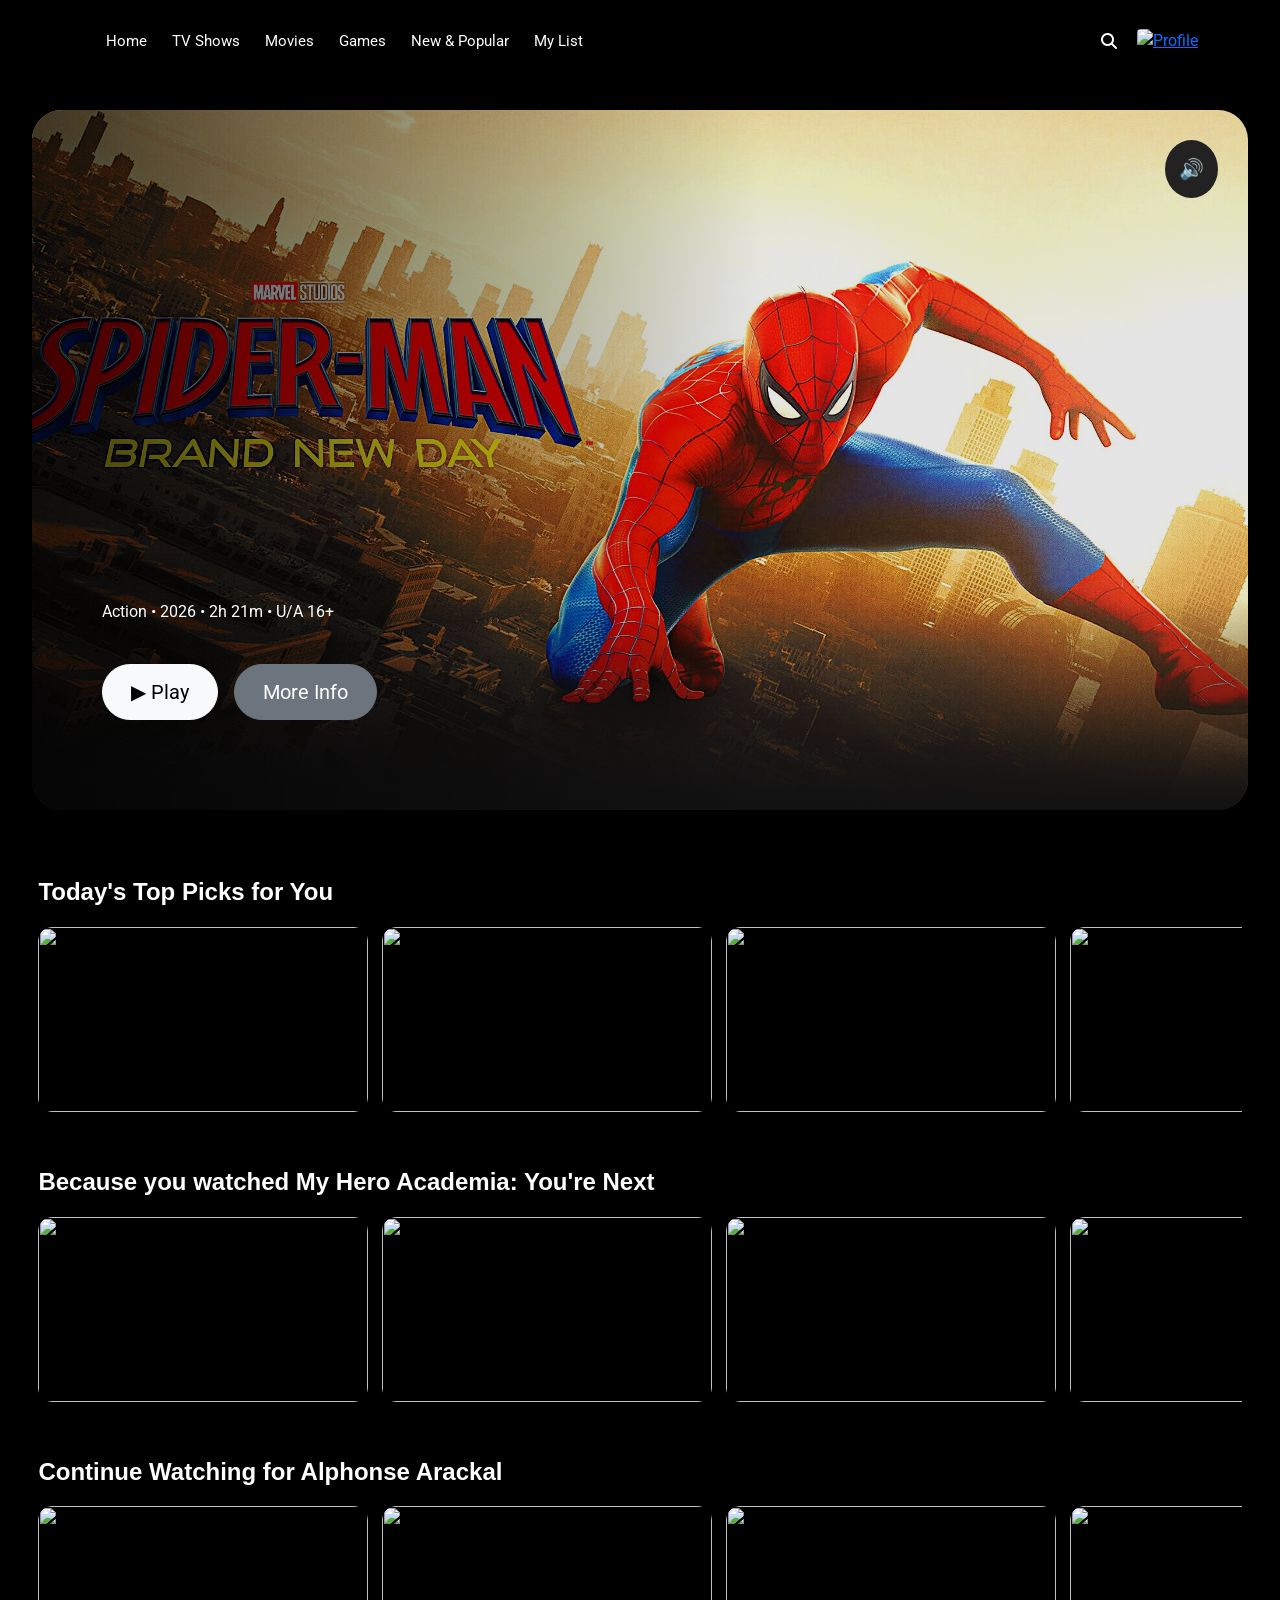
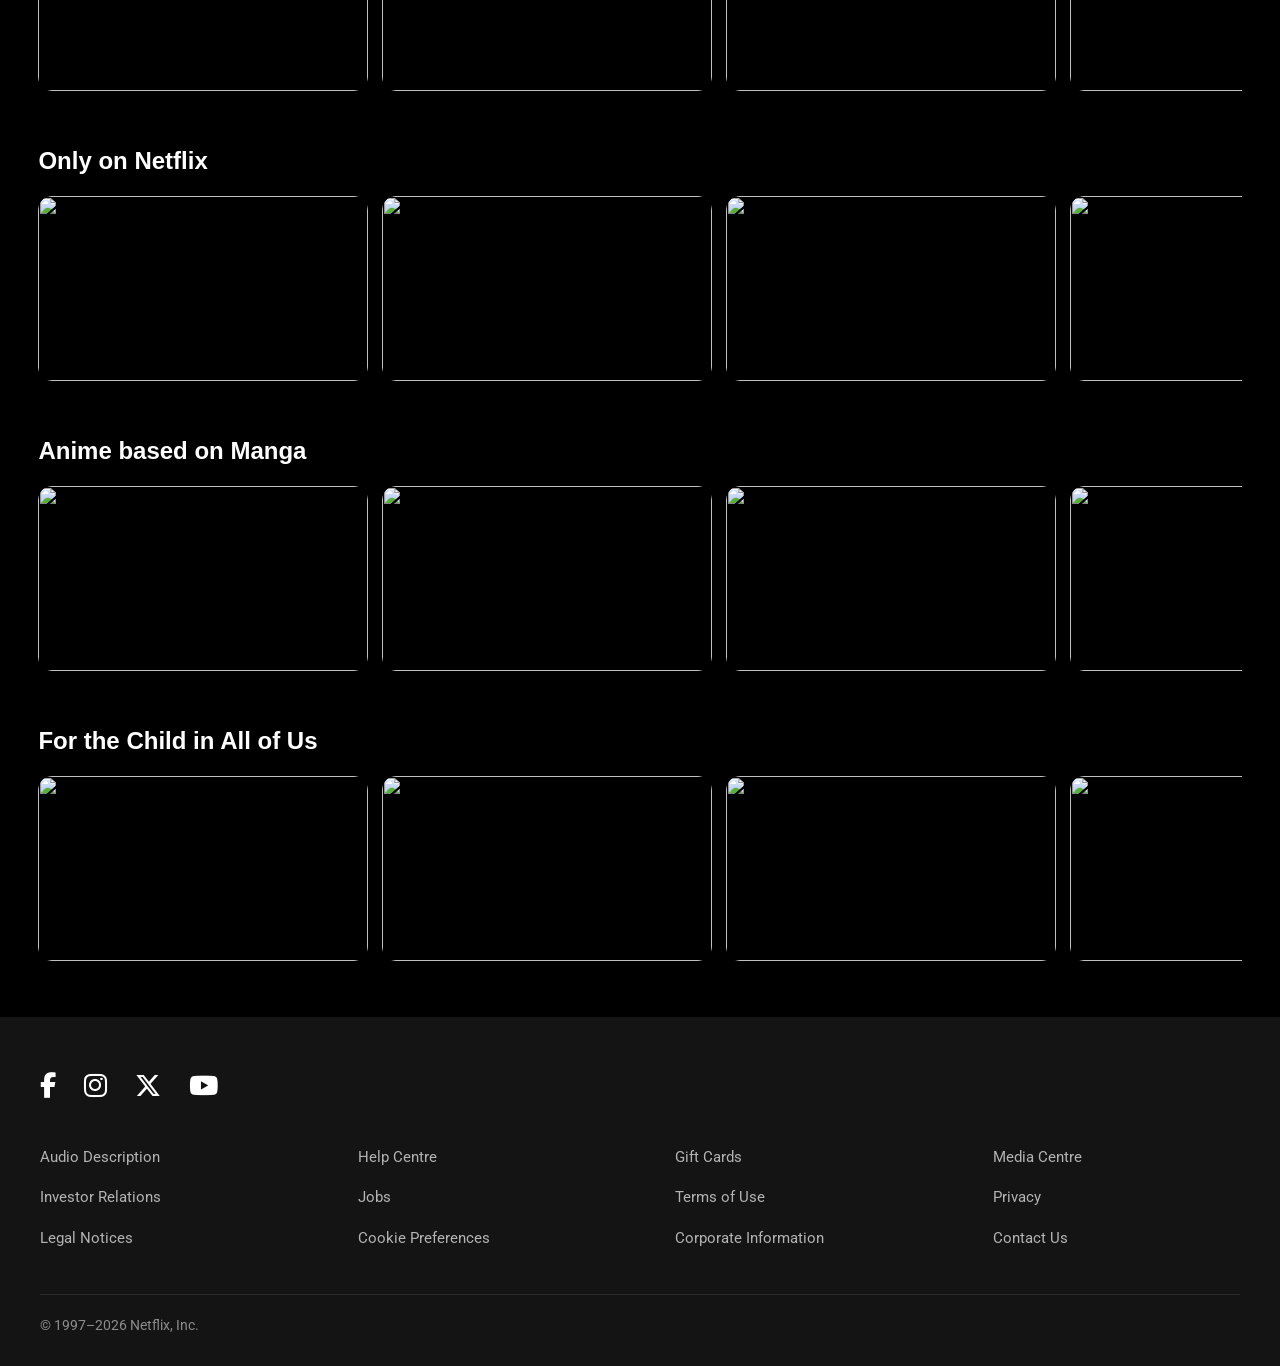
==== commit 0692a738: "Modify navigation bar for profile access Updated navigation bar to include profile link and avatar." ====
--- a/index.html
+++ b/index.html
@@ -26,16 +26,18 @@
             <li><a href="#">Games</a></li>
             <li><a href="#">New & Popular</a></li>
             <li><a href="#">My List</a></li>
-            <li><a href="/login.html">profile</a></li>
+            <!-- <li><a href="login.html">profile</a></li> -->
         </ul>
 
-        <div class="nav-right">
-            <i class="fa-solid fa-magnifying-glass"></i>
-            <!-- <span>Children</span> -->
-            <img src="https://occ-0-3195-3663.1.nflxso.net/dnm/api/v6/SO2HoVCx33X8phZh2pZZmQ4QgNY/AAAABYOkn83gTTu_fNHrT3TXTos4O6kCGNlG1rDOWWeNOBMsBOAWx7xVaqKG96eWC-u1QdJ_4HSDttdPSB6vAOx3cDRce7umIg7axg.png?r=c3c" class="avatar" alt="Profile">
-        </div>
-
-    </div>
+<div class="nav-right">
+    <i class="fa-solid fa-magnifying-glass"></i>
+
+    <a href="login.html">
+        <img src="https://occ-0-3195-3663.1.nflxso.net/dnm/api/v6/SO2HoVCx33X8phZh2pZZmQ4QgNY/AAAABYOkn83gTTu_fNHrT3TXTos4O6kCGNlG1rDOWWeNOBMsBOAWx7xVaqKG96eWC-u1QdJ_4HSDttdPSB6vAOx3cDRce7umIg7axg.png?r=c3c"
+             class="avatar"
+             alt="Profile">
+    </a>
+</div>
 </nav>
 
 <section class="container-fluid hero-wrap">
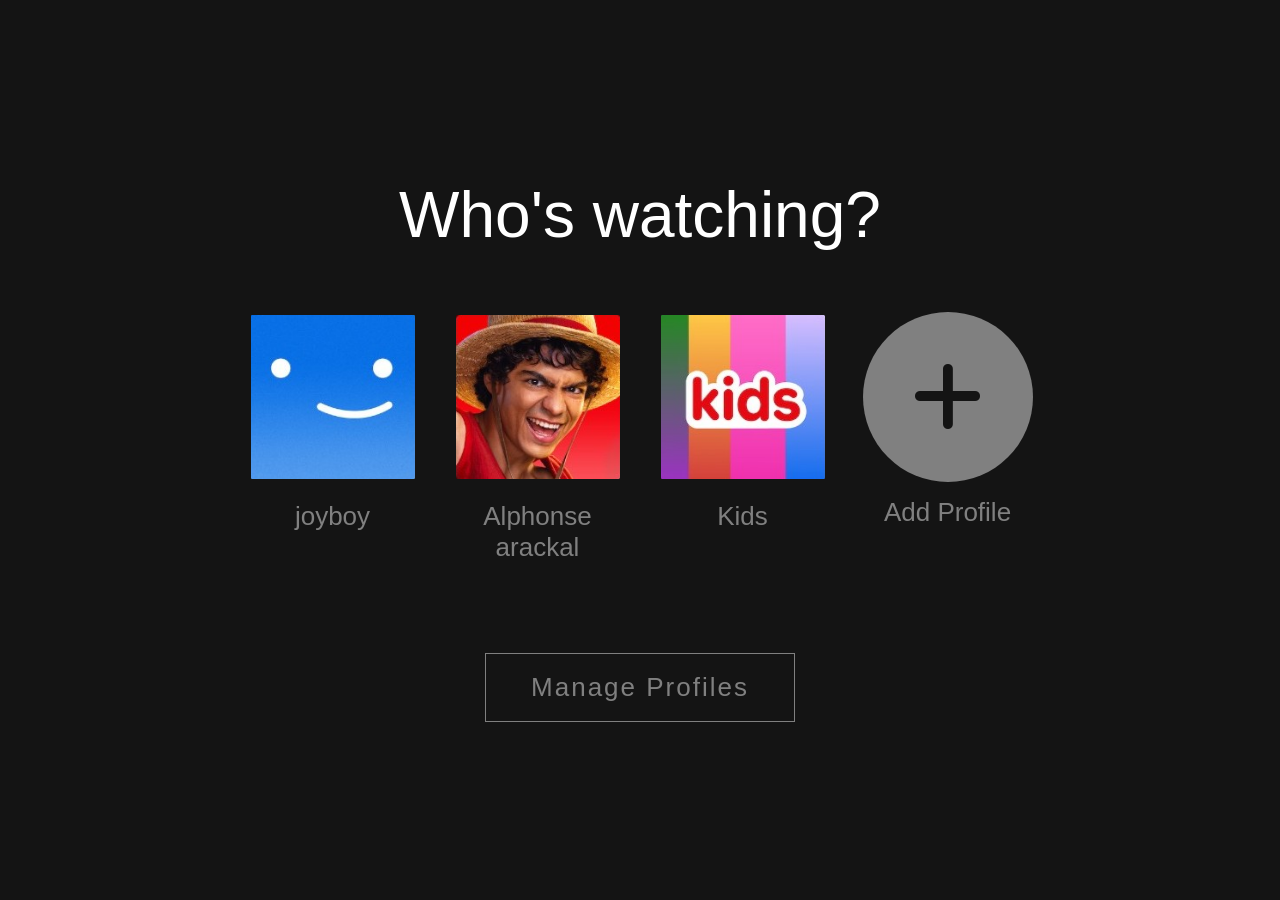
==== commit e242537b: "Fix HTML structure and update profile links" ====
--- a/index.html
+++ b/index.html
@@ -1,365 +1,227 @@
-<!DOCTYPE html>
-<html lang="en">
-<head>
-<meta charset="UTF-8">
-<meta name="viewport" content="width=device-width,initial-scale=1">
-<title>Netflix Home</title>
-<script src="https://cdn.tailwindcss.com"></script>
-<link href="https://cdn.jsdelivr.net/npm/bootstrap@5.3.7/dist/css/bootstrap.min.css" rel="stylesheet">
-<link href="https://fonts.googleapis.com/css2?family=Roboto:wght@300;400;500;700&display=swap" rel="stylesheet">
-<link rel="stylesheet" href="style.css">
-
-  <!-- Font Awesome -->
-    <link rel="stylesheet"
-    href="https://cdnjs.cloudflare.com/ajax/libs/font-awesome/6.5.2/css/all.min.css">
-</head>
-<body>
-<nav class="navbar netflix-nav">
-    <div class="container">
-
-        <a href="#" class="logo"><img src="https://imgs.search.brave.com/oYbfpleWnYi75-s34xROw9q28nR-L81F3LopOIER0lA/rs:fit:0:180:1:0/g:ce/aHR0cHM6Ly93d3cu/ZnJlZXBuZ2xvZ29z/LmNvbS91cGxvYWRz/L25ldGZsaXgtdHYt/bG9nby1wbmctOS5w/bmc" alt="" width="120px"></a>
-
-        <ul class="nav-menu d-none d-lg-flex ms-4">
-            <li><a href="#">Home</a></li>
-            <li><a href="#">TV Shows</a></li>
-            <li><a href="#">Movies</a></li>
-            <li><a href="#">Games</a></li>
-            <li><a href="#">New & Popular</a></li>
-            <li><a href="#">My List</a></li>
-            <!-- <li><a href="login.html">profile</a></li> -->
-        </ul>
-
-<div class="nav-right">
-    <i class="fa-solid fa-magnifying-glass"></i>
-
-    <a href="login.html">
-        <img src="https://occ-0-3195-3663.1.nflxso.net/dnm/api/v6/SO2HoVCx33X8phZh2pZZmQ4QgNY/AAAABYOkn83gTTu_fNHrT3TXTos4O6kCGNlG1rDOWWeNOBMsBOAWx7xVaqKG96eWC-u1QdJ_4HSDttdPSB6vAOx3cDRce7umIg7axg.png?r=c3c"
-             class="avatar"
-             alt="Profile">
-    </a>
-</div>
-</nav>
-
-<section class="container-fluid hero-wrap">
-<div class="hero">
-<video autoplay  loop playsinline poster="./images/spy.jpg">
-<source src="/images/blast1.mp4" type="video/mp4">
-</video>
-<div class="overlay"></div>
-<div class="content">
-<h1 class="title"></h1>
-<p>Action • 2026 • 2h 21m • U/A 16+</p><br>
-<div class="buttons">
-<button class="btn btn-light btn-lg">▶ Play</button>
-<button class="btn btn-secondary btn-lg">More Info</button>
-</div>
-</div>
-<div class="mute">🔊</div>
-</div>
-</section>
-
-<!-- <section class="container text-white py-4">
-<h2>Today's Top Picks for You</h2>
-<div class="row g-3 mt-2">
-<div class="col-md-3"><div class="card-placeholder"></div></div>
-<div class="col-md-3"><div class="card-placeholder"></div></div>
-<div class="col-md-3"><div class="card-placeholder"></div></div>
-<div class="col-md-3"><div class="card-placeholder"></div></div>
-</div>
-</section> -->
-
-
-
-<section class="netflix-sections py-5">
-
-    <!-- Today's Top Picks -->
-    <div class="content-row mb-5">
-        <h2 class="section-title">Today's Top Picks for You</h2>
-
-        <div class="movie-row">
-
-            <div class="movie-card">
-                <img src="https://occ-0-3195-3663.1.nflxso.net/dnm/api/v6/0Qzqdxw-HG1AiOKLWWPsFOUDA2E/[base64].jpg?r=ef7" alt="">
-            </div>
-
-            <div class="movie-card">
-                <img src="https://occ-0-3195-3663.1.nflxso.net/dnm/api/v6/0Qzqdxw-HG1AiOKLWWPsFOUDA2E/AAAABTpmpqGXZBik-Xf_XUP-lfiPPnqLeisV0zRRqcyu9EeavB0XzBYUxbFRQcEGshymvZKl-ODw00H4VoNhJxGkGt1-R085Oy04uFpK.webp?r=5b7" alt="">
-            </div>
-
-            <div class="movie-card">
-                <img src="https://occ-0-3195-3663.1.nflxso.net/dnm/api/v6/0Qzqdxw-HG1AiOKLWWPsFOUDA2E/[base64].webp?r=f85" alt="">
-            </div>
-
-            <div class="movie-card">
-                <img src="https://occ-0-3195-3663.1.nflxso.net/dnm/api/v6/0Qzqdxw-HG1AiOKLWWPsFOUDA2E/AAAABd9b_LT5rEEN3YG8FWSA7trv0FwvmcXWrQVj2U5wLAdScKgk-rtH7fLnRVofwL_WlXRZAOieQKhlTD7jnOgfRwi9LmMCvb98P8Nk.webp?r=b15" alt="">
-            </div>
-
-            <div class="movie-card">
-                <img src="https://occ-0-3195-3663.1.nflxso.net/dnm/api/v6/0Qzqdxw-HG1AiOKLWWPsFOUDA2E/[base64].jpg?r=865" alt="">
-            </div>
-
-            <div class="movie-card">
-                <img src="https://occ-0-3195-3663.1.nflxso.net/dnm/api/v6/0Qzqdxw-HG1AiOKLWWPsFOUDA2E/[base64].webp?r=853" alt="">
-            </div>
-
-            <div class="movie-card">
-                <img src="https://occ-0-3195-3663.1.nflxso.net/dnm/api/v6/0Qzqdxw-HG1AiOKLWWPsFOUDA2E/[base64].webp?r=853" alt="">
-            </div>
-
-        </div>
-    </div>
-
-
-
-    <!-- Recommended -->
-    <div class="content-row mb-5">
-
-        <h2 class="section-title">
-            Because you watched My Hero Academia: You're Next
-        </h2>
-
-        <div class="movie-row">
-
-            <div class="movie-card">
-                <img src="https://occ-0-3195-3663.1.nflxso.net/dnm/api/v6/0Qzqdxw-HG1AiOKLWWPsFOUDA2E/[base64].webp?r=3c1">
-            </div>
-
-            <div class="movie-card">
-                <img src="https://occ-0-3195-3663.1.nflxso.net/dnm/api/v6/0Qzqdxw-HG1AiOKLWWPsFOUDA2E/AAAABWq6dquYUc7WGDrgJjnxn7pekzm9cGNfKswiSWikVWt79vCR2UJcxQFrR9aFH6bHRHUjMywjvprG_FrfKhzOtNip3tzRSUbYxIg.webp?r=b9d">
-            </div>
-
-            <div class="movie-card">
-                <img src="https://occ-0-3195-3663.1.nflxso.net/dnm/api/v6/0Qzqdxw-HG1AiOKLWWPsFOUDA2E/AAAABRUckVTGNke9yqOTx_9BxzGWZC4qq296fCQ6i1M4HVKFLRUp9-n3Nb8Lq4cXb-gapUW2lNalILcNcIcoUmCao_hUj8LaoyxB3rAf.webp?r=17d">
-            </div>
-
-            <div class="movie-card">
-                <img src="https://occ-0-3195-3663.1.nflxso.net/dnm/api/v6/0Qzqdxw-HG1AiOKLWWPsFOUDA2E/AAAABVkO3oN_Cul8rQDV4vlKnPcDl65jvLD8JR_2MU-hSo-WNxzqQrml_S32gxhAR6EpUjRn1W5O2a6hYCWFVz0IU6tzPWdMIkYx8sU.webp?r=495">
-            </div>
-            <div class="movie-card">
-                <img src="https://occ-0-3195-3663.1.nflxso.net/dnm/api/v6/0Qzqdxw-HG1AiOKLWWPsFOUDA2E/AAAABR5URZsFzgGi3eiRrMzXsdCD_3XeaQFgdYQ0LArKIAmtAI_KTN_u_HKgCIcHiDGgiVoXrV-hJTTbKC2jQIxffjZhazAlaD687VE2c1YMHy1Ayrl4iPY-kIai5l-xhg6bVBSshqKmfH3VDkp8i0TJSEggLhbXxybYw0wfHOo.webp?r=197">
-            </div>
-
-   <div class="movie-card">
-                <img src="https://occ-0-3195-3663.1.nflxso.net/dnm/api/v6/0Qzqdxw-HG1AiOKLWWPsFOUDA2E/AAAABTudBNLnVarnpLQvXqdSHum2zsMbaYu1fX6fJVeB-utXgWI7NBDt8qftis9w5feuBCzksF4jw8ro25pFgCrbc8AXN67OOvru4Ek.webp?r=75d">
-            </div>
-
-        </div>
-
-    </div>
-
-
-
-
-    <!-- Continue Watching -->
-
-    <div class="content-row">
-
-        <h2 class="section-title">
-            Continue Watching for Alphonse Arackal
-        </h2>
-
-        <div class="movie-row">
-
-            <div class="movie-card">
-                <img src="https://occ-0-3195-3663.1.nflxso.net/dnm/api/v6/0Qzqdxw-HG1AiOKLWWPsFOUDA2E/AAAABXh7bFEtdounR9n-oPAVVGWxL7FG01gGW8igTM34EbpK0zRn2Ow6W4rmMg-CMV3hGFyeEEN6bHPwyY-c-yb4DQesFN7PzO2qQapl.webp?r=580">
-            </div>
-
-            <div class="movie-card">
-                <img src="https://occ-0-3195-3663.1.nflxso.net/dnm/api/v6/0Qzqdxw-HG1AiOKLWWPsFOUDA2E/AAAABVq43-zGyj7ksknITSVwMc0RBcpV2C9eUDfVt36x8FDKwg87xpybswXxuBWh4dlqs0kQLl9ojbMo0zfWHql1YsJ8qD81JMlh2l8.webp?r=196">
-            </div>
-
-            <div class="movie-card">
-                <img src="https://occ-0-3195-3663.1.nflxso.net/dnm/api/v6/0Qzqdxw-HG1AiOKLWWPsFOUDA2E/AAAABXLKq-_IgzAtLfKQ_HgJGxtAY3Sr7GAHjuX76biIOwZfH_8IQmZG7yR-d2dA6yQ-2tDBPkav6bUfRYg7DxTjxbnogaNZwmGOSrdgR5_7JzhrH8SDy45MmPa-A47cHbhxlcdm76hCRyGVzcvdSogqit5iUiKYsj8TxncJ.jpg?r=b3b">
-            </div>
-
-            <div class="movie-card">
-                <img src="https://occ-0-3195-3663.1.nflxso.net/dnm/api/v6/0Qzqdxw-HG1AiOKLWWPsFOUDA2E/AAAABStHOHFxbrSJV80gWeoChEMjdinXL4loau9tMMiLkkLj_0agQpPiN8XpYqpXBehaorwXqdKd4KBuR4EV64AkdyWgo2FeOrIPgGw.webp?r=7c0">
-            </div>
-
-            <div class="movie-card">
-                <img src="https://occ-0-3195-3663.1.nflxso.net/dnm/api/v6/0Qzqdxw-HG1AiOKLWWPsFOUDA2E/AAAABb_Hq9TbPf3ZxjhYcYFJJoW0c5_TcKvryYj6zocedor_PPJooTk71An0qaQE6v5qfGQEwwyYFdPoS4UDHyVWA9nqZXPBrJsh7bbJ.webp?r=a11">
-            </div>
-
-            <div class="movie-card">
-                <img src="https://occ-0-3195-3663.1.nflxso.net/dnm/api/v6/0Qzqdxw-HG1AiOKLWWPsFOUDA2E/AAAABarmyujqlKeJSoztLVAm12DqPCqn9ybLWJfu3SQfzX6g2e_B5BYNLgOnDU5IBpisjd6EiWhreFlj1ezbC3Jz_wUmrbilGG8Gs7w.webp?r=c05">
-            </div>
-
-        </div>
-
-    </div>
-    <br> <br>
-    <!-- Only on Netflix -->
-
-    <div class="content-row">
-
-        <h2 class="section-title">
-            Only on Netflix
-        </h2>
-
-        <div class="movie-row">
-
-            <div class="movie-card">
-                <img src="https://occ-0-3195-3663.1.nflxso.net/dnm/api/v6/0Qzqdxw-HG1AiOKLWWPsFOUDA2E/AAAABS6RH9WRjum1AU99cA3aOXmA_rP-IPLAn4s4b_zBoJLKbf8UiZleXYZT2-ZistliZU2P30EK5RRBKTXyAGrvdz6vAHGF5HunyR2Q.jpg?r=776">
-            </div>
-
-            <div class="movie-card">
-                <img src="https://occ-0-3195-3663.1.nflxso.net/dnm/api/v6/0Qzqdxw-HG1AiOKLWWPsFOUDA2E/AAAABQR_1b9Hg24b55hvXw7fCICsnyWuFqxjBPoJR7OLMekJw7rVG5RLNrGCKvLNdrJzGKUtB55xa4h0QX5C7lSGy-oTPyba4nMv8ulG.jpg?r=15c">
-            </div>
-
-            <div class="movie-card">
-                <img src="https://occ-0-3195-3663.1.nflxso.net/dnm/api/v6/0Qzqdxw-HG1AiOKLWWPsFOUDA2E/AAAABV1eqpaYKzxTFHyjIKOQZmYeDTXxvZxhv_DXql6vHc9wEhv_ES6vxfSO0y50et1uN2U8w_dTpNPRrd0ZPZVdabU3NW1vFo9-ia8.webp?r=807">
-            </div>
-
-            <div class="movie-card">
-                <img src="https://occ-0-3195-3663.1.nflxso.net/dnm/api/v6/0Qzqdxw-HG1AiOKLWWPsFOUDA2E/AAAABRD969KLP9mm-dTlqT4BAI9QzzWVwi6UySRKDQkRT-26tpfdNydtY331-sGOp5gpWLxroizEfGYukizleUGInvBozfjpUGy1qYBd.jpg?r=a8a">
-            </div>
-
-            <div class="movie-card">
-                <img src="https://occ-0-3195-3663.1.nflxso.net/dnm/api/v6/0Qzqdxw-HG1AiOKLWWPsFOUDA2E/AAAABWOK_hvrjszri7ZpeC7W3XpNVlHxeNptrPsH3Si-VmAPAb3d7XCxkcp0-hEkkXqKKJCRFOxQY7B-cr8EKi3RQCeRWQLDssSqMvs.webp?r=44b">
-            </div>
-
-            <div class="movie-card">
-                <img src="https://occ-0-3195-3663.1.nflxso.net/dnm/api/v6/0Qzqdxw-HG1AiOKLWWPsFOUDA2E/AAAABQwZ-Rz2O1aZqszKDEs06nSSLGiKpU-SjEGLKN_xx5lIaYncmnYAT-xVJvbiE3C93D01MdyWw7JEt-ZO0EqUbLm6r6u65vU311n6.jpg?r=fb8">
-            </div>
-
-        </div>
-
-    </div>
-    <br> <br>
-    <!-- Anime based on Manga -->
-
-    <div class="content-row">
-
-        <h2 class="section-title">
-            Anime based on Manga
-        </h2>
-
-        <div class="movie-row">
-
-            <div class="movie-card">
-                <img src="https://occ-0-3195-3663.1.nflxso.net/dnm/api/v6/0Qzqdxw-HG1AiOKLWWPsFOUDA2E/AAAABZMYcuKysR4CzAIIFdbH67cHY8eTegaRDock3e3-5DAqTZ5TKvfCjcbvITi8v32tjN_fJzlAtt0G8iRQHKPjYy8qbgub5j0VDNQ.webp?r=f44">
-            </div>
-
-            <div class="movie-card">
-                <img src="https://occ-0-3195-3663.1.nflxso.net/dnm/api/v6/0Qzqdxw-HG1AiOKLWWPsFOUDA2E/[base64].webp?r=633">
-            </div>
-
-            <div class="movie-card">
-                <img src="https://occ-0-3195-3663.1.nflxso.net/dnm/api/v6/0Qzqdxw-HG1AiOKLWWPsFOUDA2E/AAAABUTiFz0g-u7hwiTmPiJC4XoclRAzwr-LuKDrvYiuZk4MTiLBwMQ-AB4yjibYbqLe6v1fx2PfliNHYPqnZCrVDp5mBvrxQyNQx28.webp?r=c46">
-            </div>
-
-            <div class="movie-card">
-                <img src="https://occ-0-3195-3663.1.nflxso.net/dnm/api/v6/0Qzqdxw-HG1AiOKLWWPsFOUDA2E/AAAABYoxWvqxNlsbxRjxHiSG26AfFwi1L0mmV8LX-ZxxWbysLoJuhtkdmS2kTHa6PSud8ps58BdSRZL-o3qEUP6v-NV74FJAQUGwo9w.webp?r=460">
-            </div>
-
-            <div class="movie-card">
-                <img src="https://occ-0-3195-3663.1.nflxso.net/dnm/api/v6/0Qzqdxw-HG1AiOKLWWPsFOUDA2E/[base64].webp?r=dab">
-            </div>
-
-            <div class="movie-card">
-                <img src="https://occ-0-3195-3663.1.nflxso.net/dnm/api/v6/0Qzqdxw-HG1AiOKLWWPsFOUDA2E/AAAABZka6rvEjC4MQavTVGQun1pyzl_C7WE6eC7tz5n55yPjUyJFPDAD2VlHyfCMnwhCsFnJ2BsBc_6mspga4XG5PMtP1GRZitAAcUg.jpg?r=78d">
-            </div>
-
-        </div>
-
-    </div>
-    <br> <br>
-
-    <!-- For the Child in All of Us -->
-
-    <div class="content-row">
-
-        <h2 class="section-title">
-            For the Child in All of Us
-        </h2>
-
-        <div class="movie-row">
-
-            <div class="movie-card">
-                <img src="https://occ-0-3195-3663.1.nflxso.net/dnm/api/v6/0Qzqdxw-HG1AiOKLWWPsFOUDA2E/AAAABTfhAl8WzcyWDtAKTQ7Yd4XQm98UfrKIboyKHj05iKD3u7d1rTCbwW_thl62l09urBre9wYQgZSXdS9u-drHcFA2A73dyd8XzR8.webp?r=d1f">
-            </div>
-
-            <div class="movie-card">
-                <img src="https://occ-0-3195-3663.1.nflxso.net/dnm/api/v6/0Qzqdxw-HG1AiOKLWWPsFOUDA2E/AAAABdHuRyeAo7kC08kCQIdPKe_80T-Wx_bEZ8U5Lo0Y6_j787LQ7MJRZR2IDKtn_R3L5vsKhgZlHKgnwla3ceLLALEtkRDqWa1rqVdE.jpg?r=c27">
-            </div>
-
-            <div class="movie-card">
-                <img src="https://occ-0-3195-3663.1.nflxso.net/dnm/api/v6/0Qzqdxw-HG1AiOKLWWPsFOUDA2E/AAAABX56cHrfP5U3ov6FD_XdFCi_903IegiuNv_Q_C1nL0zKkZKumc6yGvMkr2UginwL3mysxHOO9czoustKQr9o1OhnxNVetmXe3Gg.webp?r=3bd">
-            </div>
-
-            <div class="movie-card">
-                <img src="https://occ-0-3195-3663.1.nflxso.net/dnm/api/v6/0Qzqdxw-HG1AiOKLWWPsFOUDA2E/AAAABTmt7EP121WjumEYWYXjEj4m1fuXTNQb3p7SHR9JBQXkAf6ZJoPUZkjqAPY3r4ALjOKzQvUpCTvFDDH2OI5Skpw5aFbV0A5ADrU.webp?r=171">
-            </div>
-
-            <div class="movie-card">
-                <img src="https://occ-0-3195-3663.1.nflxso.net/dnm/api/v6/0Qzqdxw-HG1AiOKLWWPsFOUDA2E/AAAABUTPmEDma00U0u7ySbepuXqJEOP7gKcVJ5NRGpp2rELBFjNv-kyvngT02bbjdb6Mol00hYrDKqqOHyNFzJrYoYuwGGkV6F_F5VPh.jpg?r=431">
-            </div>
-
-            <div class="movie-card">
-                <img src="https://occ-0-3195-3663.1.nflxso.net/dnm/api/v6/0Qzqdxw-HG1AiOKLWWPsFOUDA2E/AAAABXj6VXDLZBO2JybBI8kow35Rvz4XDMBo_ihHuBLTU7T9qkJlZYS-VimHkjMfZwIGhqMSDwL4akNxgLD_VDio89wWBqVBKKGrr0g.webp?r=864">
-            </div>
-
-        </div>
-
-    </div>
-
-</section>
-
-<script src="https://cdn.jsdelivr.net/npm/bootstrap@5.3.7/dist/js/bootstrap.bundle.min.js"></script>
-
-
-
-<footer class="footer">
-
-    <div class="footer-container">
-
-        <!-- Social Icons -->
-        <div class="social-icons">
-            <a href="#"><i class="fab fa-facebook-f"></i></a>
-            <a href="#"><i class="fab fa-instagram"></i></a>
-            <a href="#"><i class="fab fa-x-twitter"></i></a>
-            <a href="#"><i class="fab fa-youtube"></i></a>
-        </div>
-
-        <!-- Footer Links -->
-        <div class="footer-links">
-
-            <div class="column">
-                <a href="#">Audio Description</a>
-                <a href="#">Investor Relations</a>
-                <a href="#">Legal Notices</a>
-            </div>
-
-            <div class="column">
-                <a href="#">Help Centre</a>
-                <a href="#">Jobs</a>
-                <a href="#">Cookie Preferences</a>
-            </div>
-
-            <div class="column">
-                <a href="#">Gift Cards</a>
-                <a href="#">Terms of Use</a>
-                <a href="#">Corporate Information</a>
-            </div>
-
-            <div class="column">
-                <a href="#">Media Centre</a>
-                <a href="#">Privacy</a>
-                <a href="#">Contact Us</a>
-            </div>
-
-        </div>
-
-        <!-- Bottom -->
-        <div class="footer-bottom">
-            © 1997–2026 Netflix, Inc.
-        </div>
-
-    </div>
-
-</footer>
-
-</body>
-</html>
-</body>
-</html>
+<!DOCTYPE html>
+<html lang="en">
+<head>
+    <meta charset="UTF-8">
+    <meta name="viewport" content="width=device-width, initial-scale=1.0">
+    <title>Netflix Profiles</title>
+    <link rel="stylesheet" href="style.css">
+
+    <!-- Icons -->
+    <link rel="stylesheet"
+    href="https://cdnjs.cloudflare.com/ajax/libs/font-awesome/6.5.2/css/all.min.css">
+
+    <style>
+
+        *{
+    margin:0;
+    padding:0;
+    box-sizing:border-box;
+    font-family:Arial, Helvetica, sans-serif;
+}
+
+body{
+    background:#141414;
+    color:white;
+    display:flex;
+    justify-content:center;
+    align-items:center;
+    min-height:100vh;
+}
+
+.container{
+    text-align:center;
+}
+
+.container h1{
+    font-size:64px;
+    font-weight:400;
+    margin-bottom:60px;
+}
+
+.profiles{
+    display:flex;
+    justify-content:center;
+    gap:35px;
+    flex-wrap:wrap;
+}
+
+.profile{
+    width:170px;
+    cursor:pointer;
+}
+
+.profile img{
+    width:170px;
+    height:170px;
+    border-radius:4px;
+    object-fit:cover;
+    transition:.25s;
+    border:3px solid transparent;
+}
+
+.profile p{
+    color:#808080;
+    margin-top:15px;
+    font-size:26px;
+    transition:.25s;
+}
+
+.profile:hover img{
+    border-color:#fff;
+}
+
+.profile:hover p{
+    color:#fff;
+}
+
+.add-profile{
+    display:flex;
+    flex-direction:column;
+    align-items:center;
+}
+
+.add-icon{
+    width:170px;
+    height:170px;
+    border-radius:50%;
+    background:#808080;
+    display:flex;
+    justify-content:center;
+    align-items:center;
+    transition:.25s;
+}
+
+.add-icon i{
+    font-size:80px;
+    color:#141414;
+}
+
+.add-profile:hover .add-icon{
+    background:#fff;
+}
+
+.manage-btn{
+    margin-top:90px;
+    padding:18px 45px;
+    background:transparent;
+    color:#808080;
+    border:1px solid #808080;
+    font-size:26px;
+    letter-spacing:2px;
+    cursor:pointer;
+    transition:.25s;
+}
+
+.manage-btn:hover{
+    color:white;
+    border-color:white;
+}
+
+/* Tablet */
+@media(max-width:900px){
+
+    .container h1{
+        font-size:48px;
+        margin-bottom:40px;
+    }
+
+    .profiles{
+        gap:25px;
+    }
+
+    .profile{
+        width:140px;
+    }
+
+    .profile img,
+    .add-icon{
+        width:140px;
+        height:140px;
+    }
+
+    .profile p{
+        font-size:20px;
+    }
+
+    .manage-btn{
+        font-size:22px;
+    }
+}
+
+/* Mobile */
+@media(max-width:600px){
+
+    .container h1{
+        font-size:38px;
+    }
+
+    .profiles{
+        gap:20px;
+    }
+
+    .profile{
+        width:120px;
+    }
+
+    .profile img,
+    .add-icon{
+        width:120px;
+        height:120px;
+    }
+
+    .profile p{
+        font-size:18px;
+    }
+
+    .add-icon i{
+        font-size:55px;
+    }
+
+    .manage-btn{
+        margin-top:60px;
+        font-size:18px;
+        padding:14px 35px;
+    }
+}
+    </style>
+</head>
+<body>
+
+<div class="container">
+
+    <h1>Who's watching?</h1>
+
+    <div class="profiles">
+
+        <div class="profile">
+            <img src="images/one.jpg" alt="">
+            <p>joyboy</p>
+        </div>
+
+        <div class="profile">
+            <a href="home.html">
+                <img src="images/two.jpg" alt="">
+            </a>
+            <p>Alphonse arackal</p>
+        </div>
+
+        <div class="profile">
+            <img src="images/three.jpg" alt="">
+            <p>Kids</p>
+        </div>
+
+        <div class="profile add-profile">
+            <div class="add-icon">
+                <i class="fa-solid fa-plus"></i>
+            </div>
+            <p>Add Profile</p>
+        </div>
+
+    </div>
+
+    <button class="manage-btn">Manage Profiles</button>
+
+</div>
+
+</body>
+</html>
